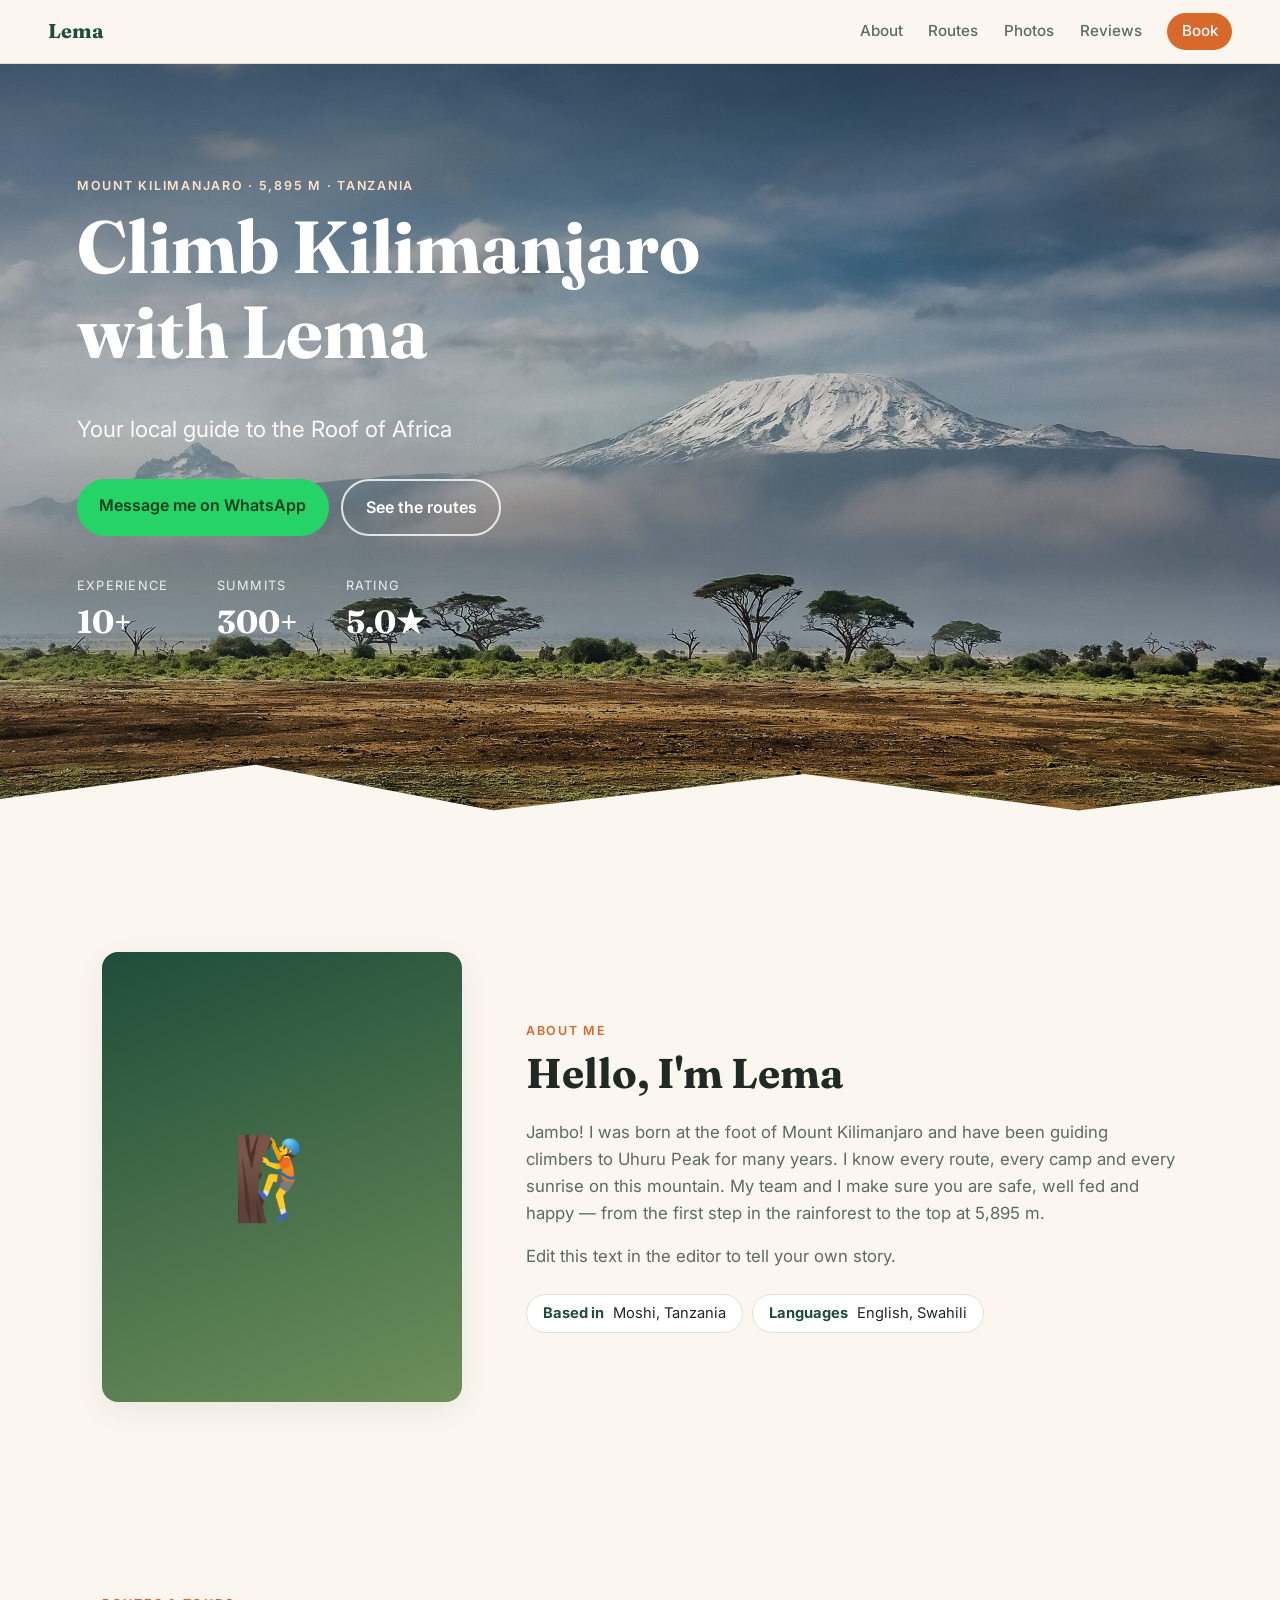
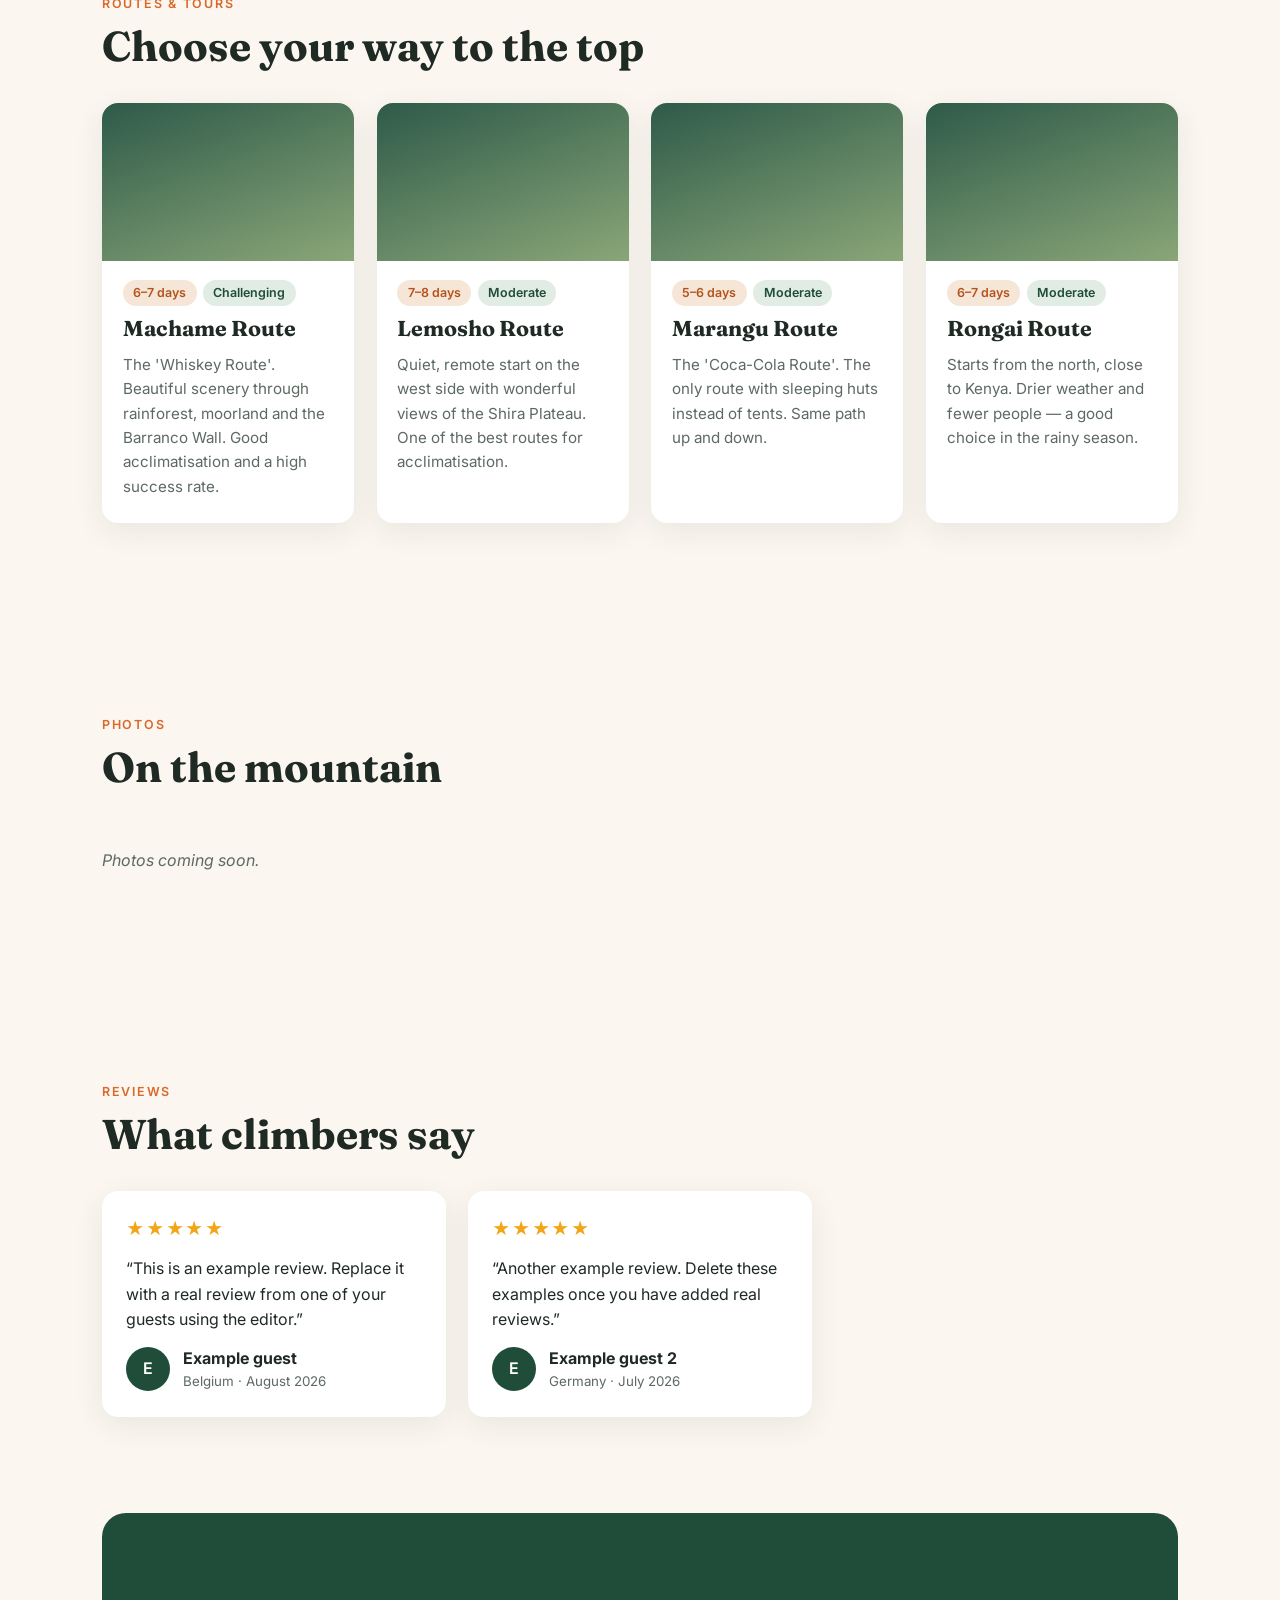
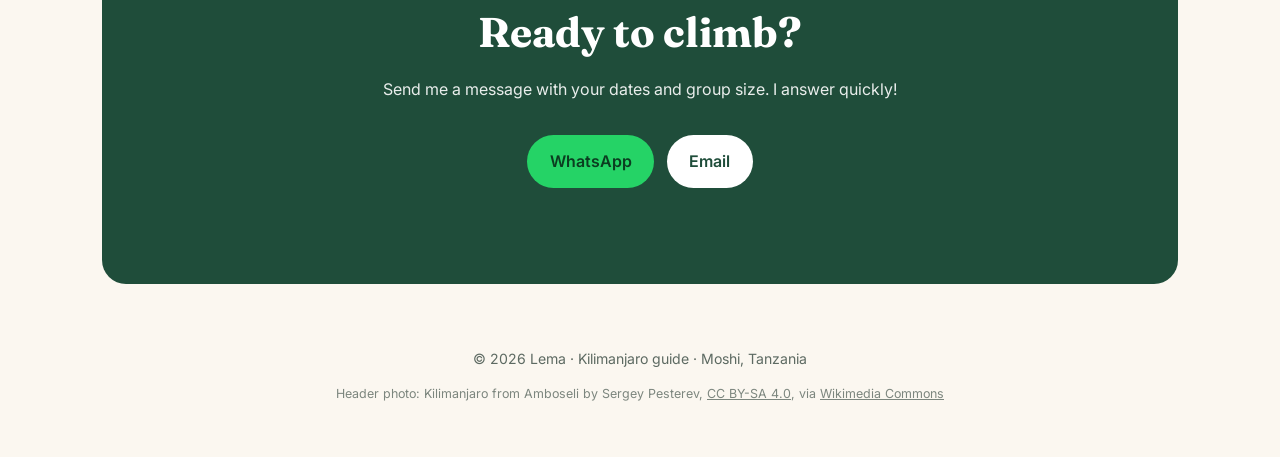
==== foto/index.html @ 12348b38 "Add photo-header version of the site at /foto/ Same layout and content files, with a real Kilimanjar" ====
<!doctype html>
<html lang="en">
<head>
  <meta charset="utf-8">
  <base href="../">
  <meta name="viewport" content="width=device-width, initial-scale=1">
  <title>Kilimanjaro Guide</title>
  <meta name="description" content="Climb Mount Kilimanjaro with an experienced local guide from Tanzania.">
  <link rel="preconnect" href="https://fonts.googleapis.com">
  <link rel="preconnect" href="https://fonts.gstatic.com" crossorigin>
  <link href="https://fonts.googleapis.com/css2?family=Fraunces:opsz,wght@9..144,600;9..144,700&family=Inter:wght@400;500;600&display=swap" rel="stylesheet">
  <link rel="stylesheet" href="style.css">
</head>
<body>
  <header class="nav">
    <a class="brand" href="foto/#top" data-bind="guideName">Kilimanjaro Guide</a>
    <nav>
      <a href="foto/#about">About</a>
      <a href="foto/#routes">Routes</a>
      <a href="foto/#gallery">Photos</a>
      <a href="foto/#reviews">Reviews</a>
      <a href="foto/#contact" class="nav-cta">Book</a>
    </nav>
  </header>

  <section class="hero hero-photo" id="top" data-default-image="images/kilimanjaro-amboseli.jpg">
    <svg class="hero-mountain" viewBox="0 0 1440 520" preserveAspectRatio="xMidYMax slice" aria-hidden="true">
      <path d="M0 520 L0 400 L260 330 L470 380 L720 120 L800 160 L860 130 L1100 360 L1260 320 L1440 380 L1440 520 Z" fill="var(--mtn-back)"/>
      <path d="M640 200 L720 120 L800 160 L860 130 L930 200 L880 190 L840 215 L790 185 L740 210 L700 190 Z" fill="#fff" opacity=".92"/>
      <path d="M0 520 L0 460 L300 420 L560 470 L900 430 L1200 470 L1440 440 L1440 520 Z" fill="var(--mtn-front)"/>
    </svg>
    <div class="hero-inner">
      <p class="eyebrow">Mount Kilimanjaro · 5,895 m · Tanzania</p>
      <h1>Climb Kilimanjaro with <span data-bind="guideName">your guide</span></h1>
      <p class="tagline" data-bind="tagline"></p>
      <div class="hero-actions">
        <a class="btn btn-primary" data-whatsapp href="foto/#contact">Message me on WhatsApp</a>
        <a class="btn btn-ghost" href="foto/#routes">See the routes</a>
      </div>
      <dl class="stats">
        <div><dt>Experience</dt><dd data-bind="yearsExperience"></dd></div>
        <div><dt>Summits</dt><dd data-bind="summits"></dd></div>
        <div><dt>Rating</dt><dd id="avg-rating">–</dd></div>
      </dl>
    </div>
  </section>

  <main>
    <section id="about" class="section about">
      <div class="about-photo" id="profile-photo"><span>🧗</span></div>
      <div>
        <p class="eyebrow">About me</p>
        <h2>Hello, I'm <span data-bind="guideName"></span></h2>
        <div class="about-text" id="about-text"></div>
        <ul class="facts">
          <li><strong>Based in</strong> <span data-bind="location"></span></li>
          <li><strong>Languages</strong> <span data-bind="languages"></span></li>
        </ul>
      </div>
    </section>

    <section id="routes" class="section">
      <p class="eyebrow">Routes & tours</p>
      <h2>Choose your way to the top</h2>
      <div class="cards" id="routes-list"></div>
    </section>

    <section id="gallery" class="section">
      <p class="eyebrow">Photos</p>
      <h2>On the mountain</h2>
      <div class="gallery" id="gallery-list"></div>
    </section>

    <section id="reviews" class="section">
      <p class="eyebrow">Reviews</p>
      <h2>What climbers say</h2>
      <div class="reviews" id="reviews-list"></div>
    </section>

    <section id="contact" class="section contact">
      <h2>Ready to climb?</h2>
      <p>Send me a message with your dates and group size. I answer quickly!</p>
      <div class="hero-actions">
        <a class="btn btn-primary" data-whatsapp href="foto/#">WhatsApp</a>
        <a class="btn btn-light" id="email-link" href="foto/#">Email</a>
      </div>
    </section>
  </main>

  <footer class="footer">
    <p>© <span id="year"></span> <span data-bind="guideName"></span> · Kilimanjaro guide · <span data-bind="location"></span></p>
    <p class="credit">Header photo: Kilimanjaro from Amboseli by Sergey Pesterev, <a href="https://creativecommons.org/licenses/by-sa/4.0/" target="_blank" rel="noopener">CC BY-SA 4.0</a>, via <a href="https://commons.wikimedia.org/wiki/File:Kilimanjaro_from_Amboseli.jpg" target="_blank" rel="noopener">Wikimedia Commons</a></p>
  </footer>

  <div class="lightbox" id="lightbox" hidden>
    <button class="lightbox-close" aria-label="Close">×</button>
    <img alt="">
    <p></p>
  </div>

  <script src="script.js"></script>
</body>
</html>
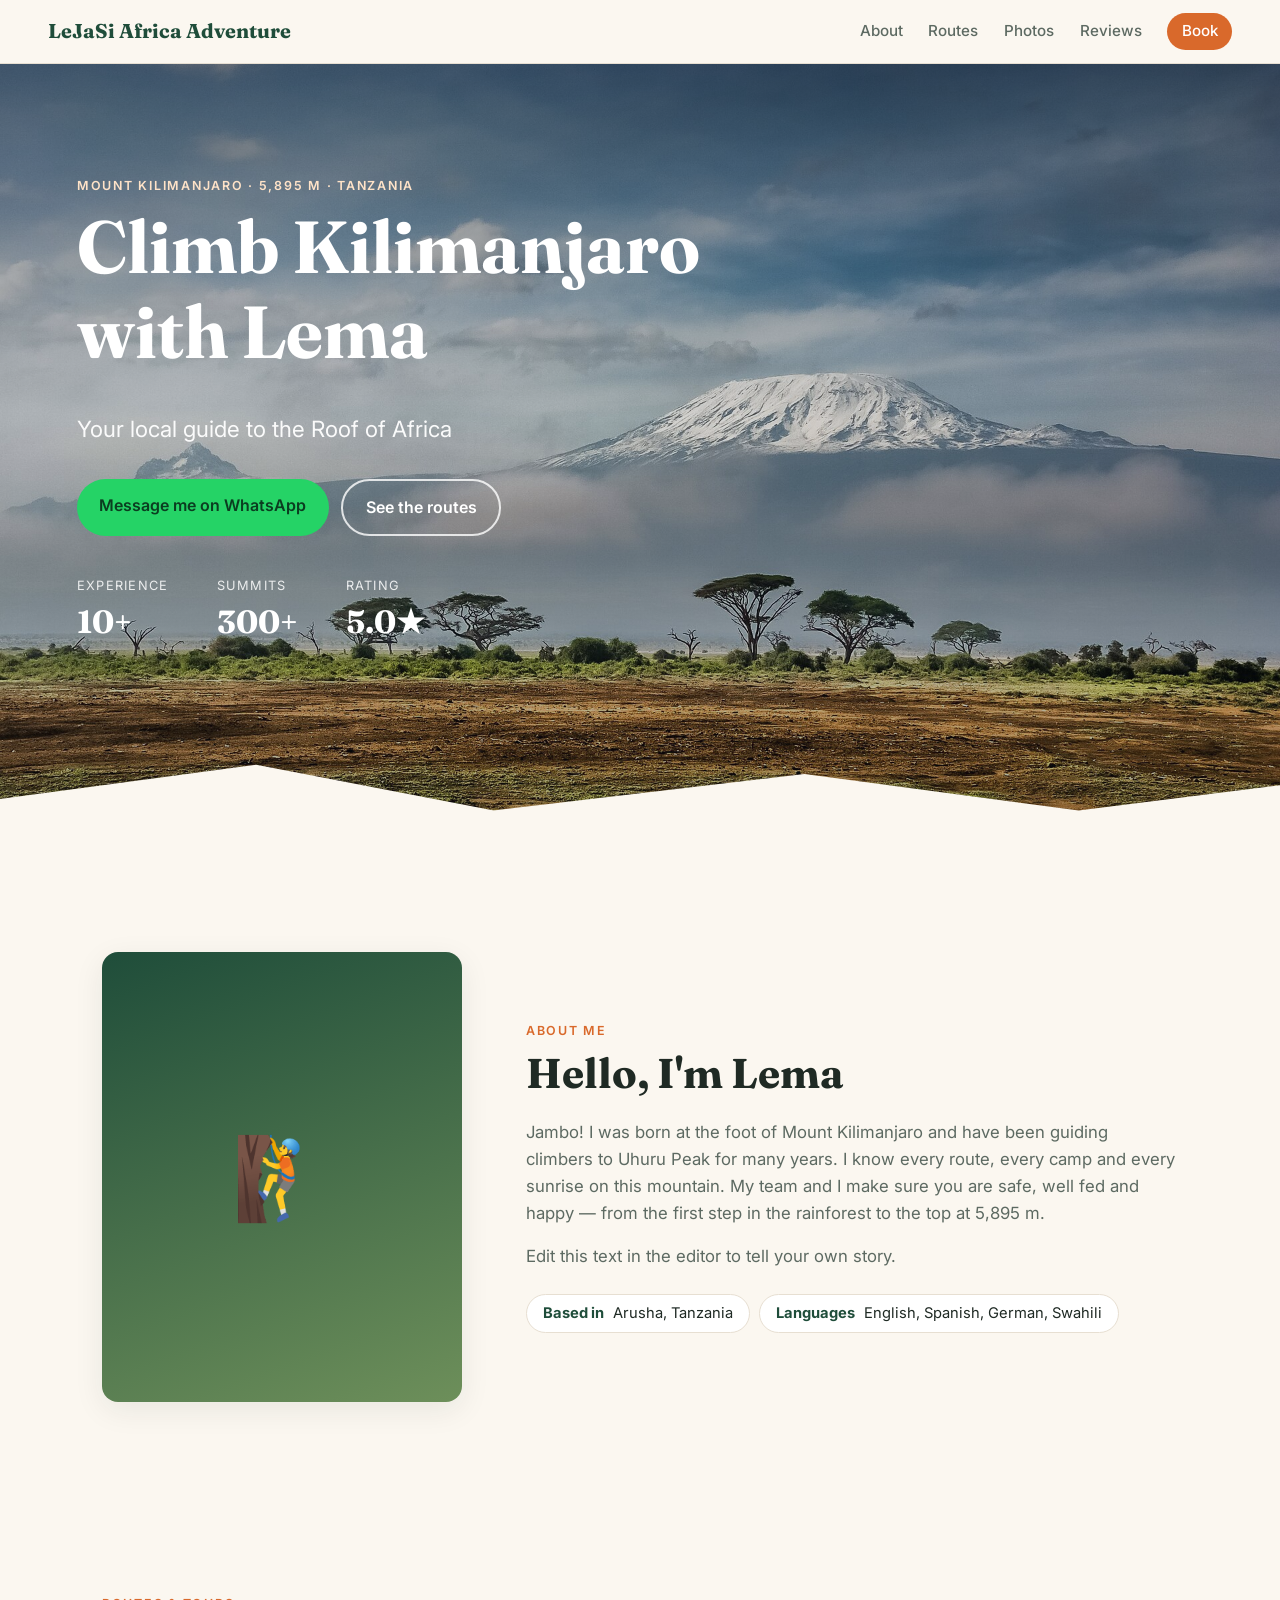
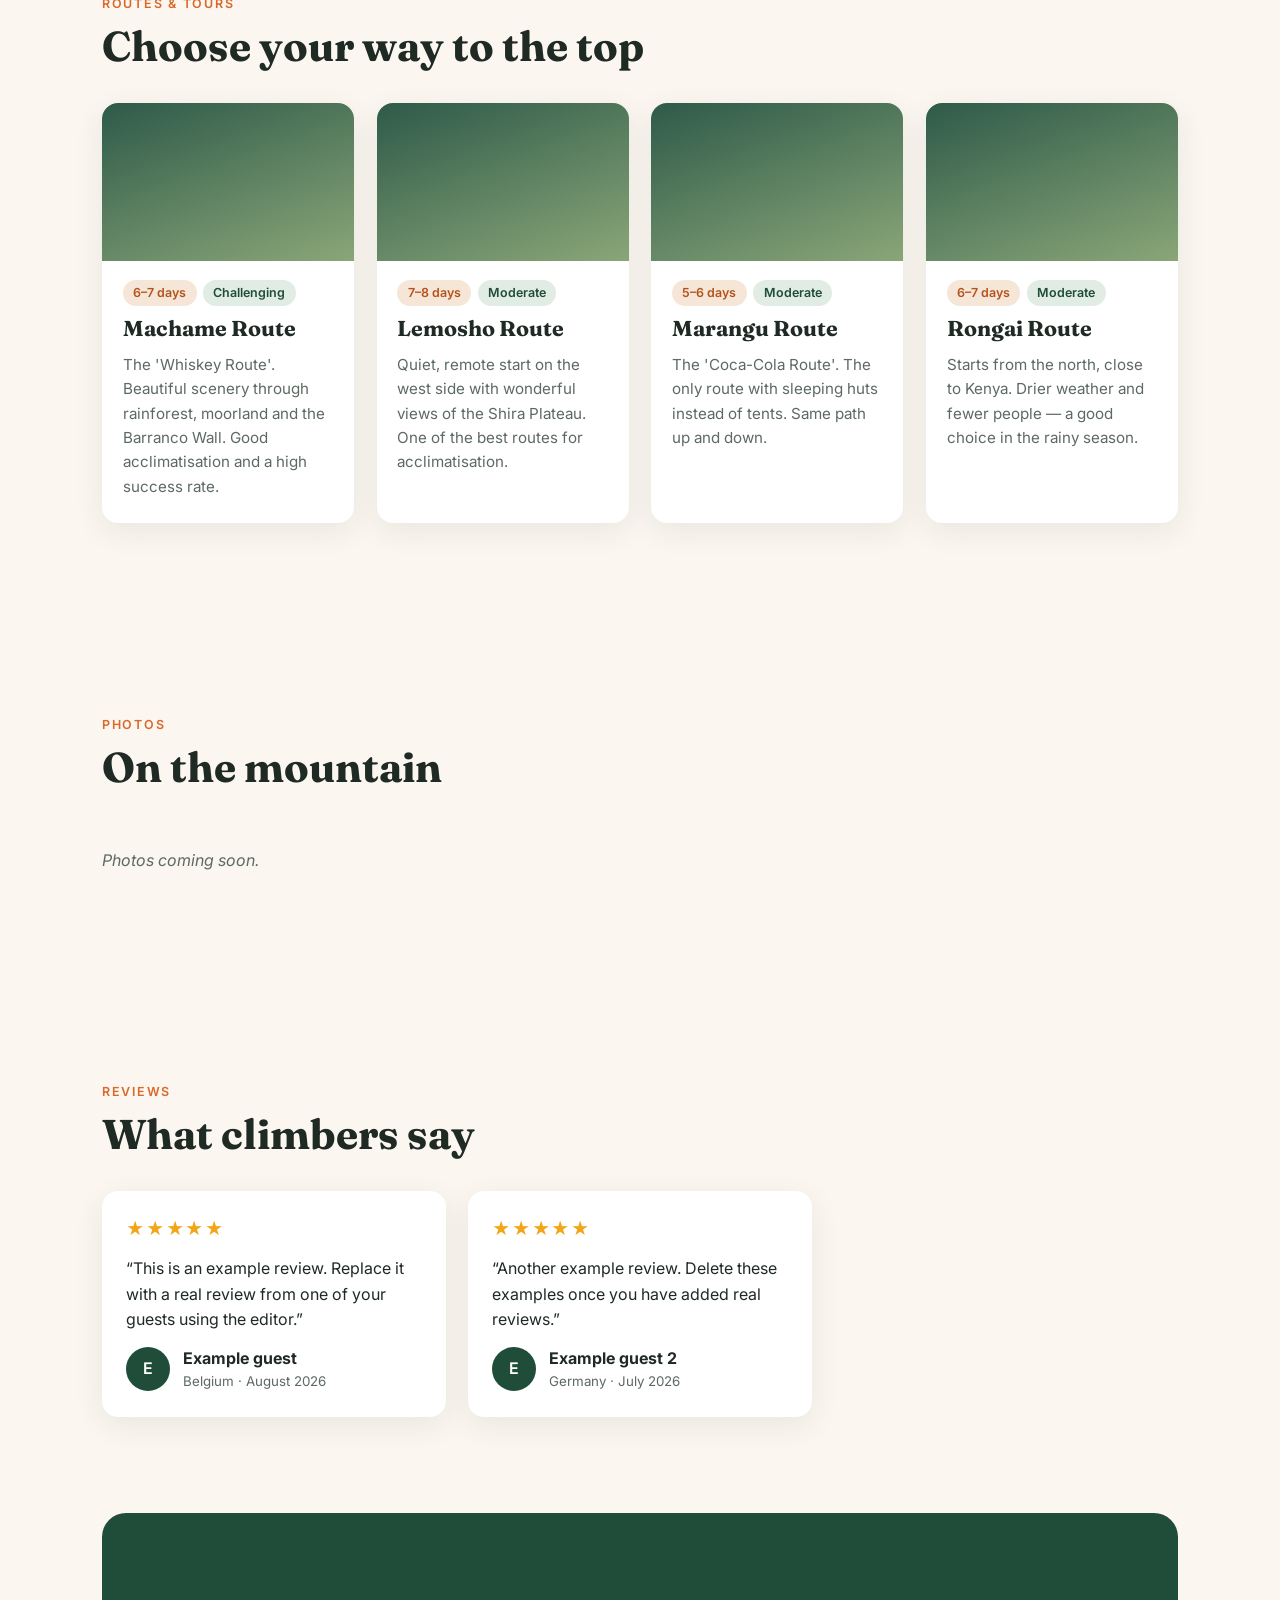
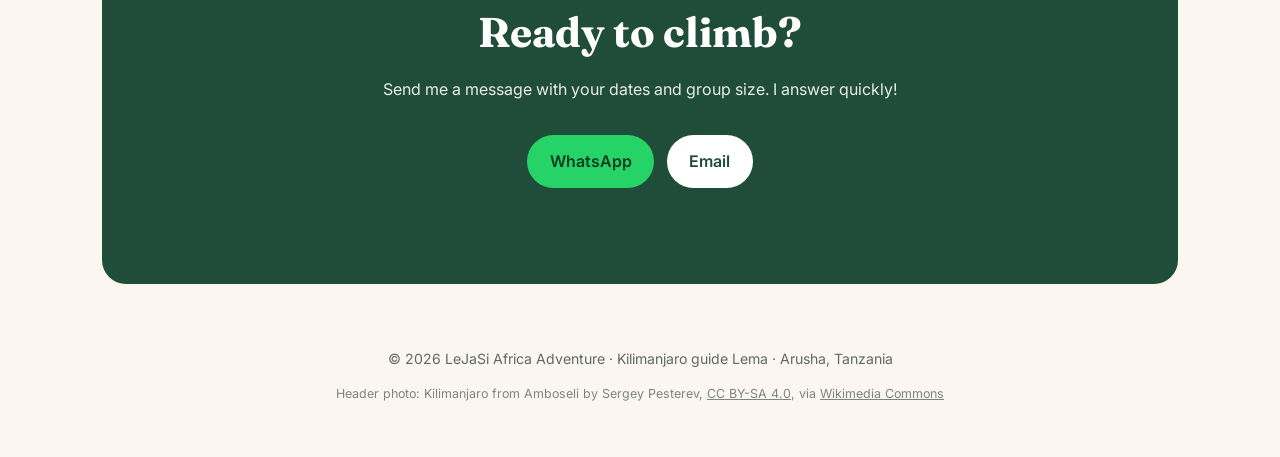
==== commit a82304c3: "Use LeJaSi Africa Adventure as the site name New editable siteName field shown in the header, browse" ====
--- a/foto/index.html
+++ b/foto/index.html
@@ -13,7 +13,7 @@
 </head>
 <body>
   <header class="nav">
-    <a class="brand" href="foto/#top" data-bind="guideName">Kilimanjaro Guide</a>
+    <a class="brand" href="foto/#top" data-bind="siteName">Kilimanjaro Guide</a>
     <nav>
       <a href="foto/#about">About</a>
       <a href="foto/#routes">Routes</a>
@@ -88,7 +88,7 @@
   </main>
 
   <footer class="footer">
-    <p>© <span id="year"></span> <span data-bind="guideName"></span> · Kilimanjaro guide · <span data-bind="location"></span></p>
+    <p>© <span id="year"></span> <span data-bind="siteName"></span> · Kilimanjaro guide <span data-bind="guideName"></span> · <span data-bind="location"></span></p>
     <p class="credit">Header photo: Kilimanjaro from Amboseli by Sergey Pesterev, <a href="https://creativecommons.org/licenses/by-sa/4.0/" target="_blank" rel="noopener">CC BY-SA 4.0</a>, via <a href="https://commons.wikimedia.org/wiki/File:Kilimanjaro_from_Amboseli.jpg" target="_blank" rel="noopener">Wikimedia Commons</a></p>
   </footer>
 
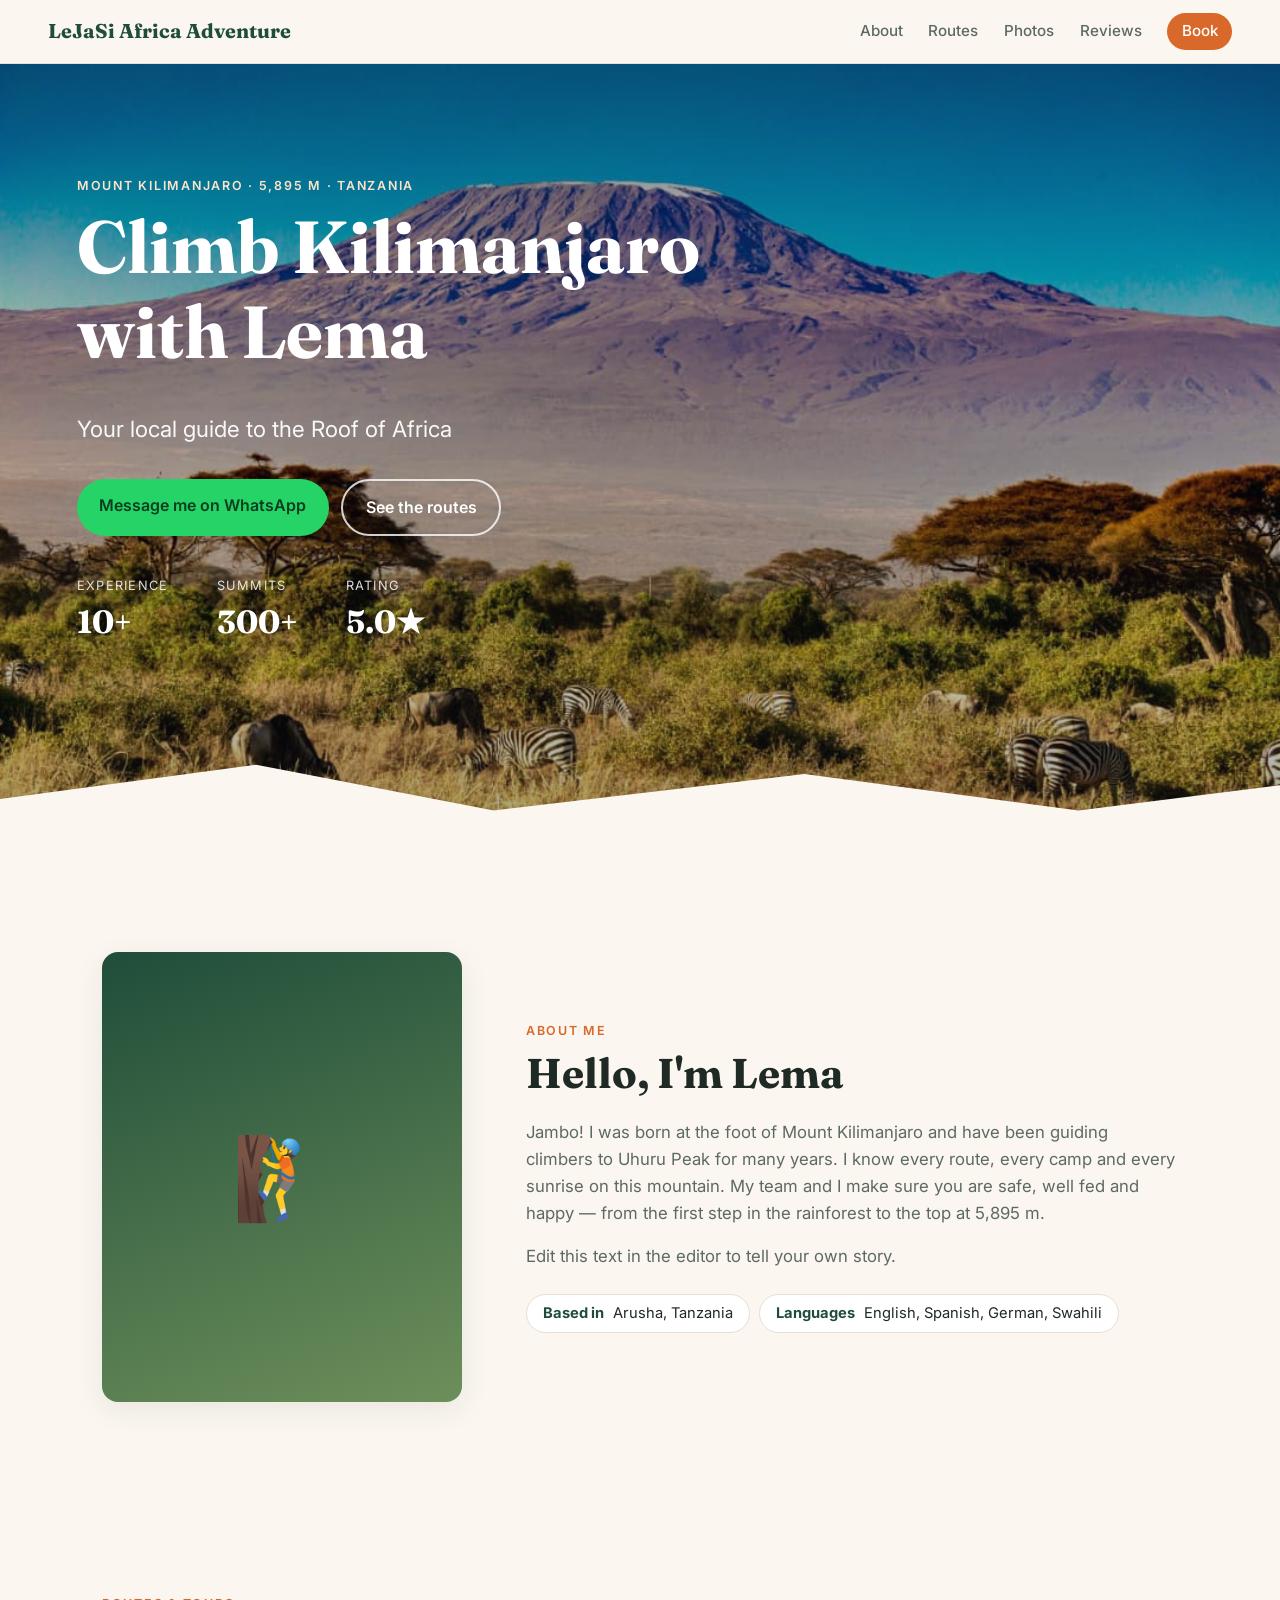
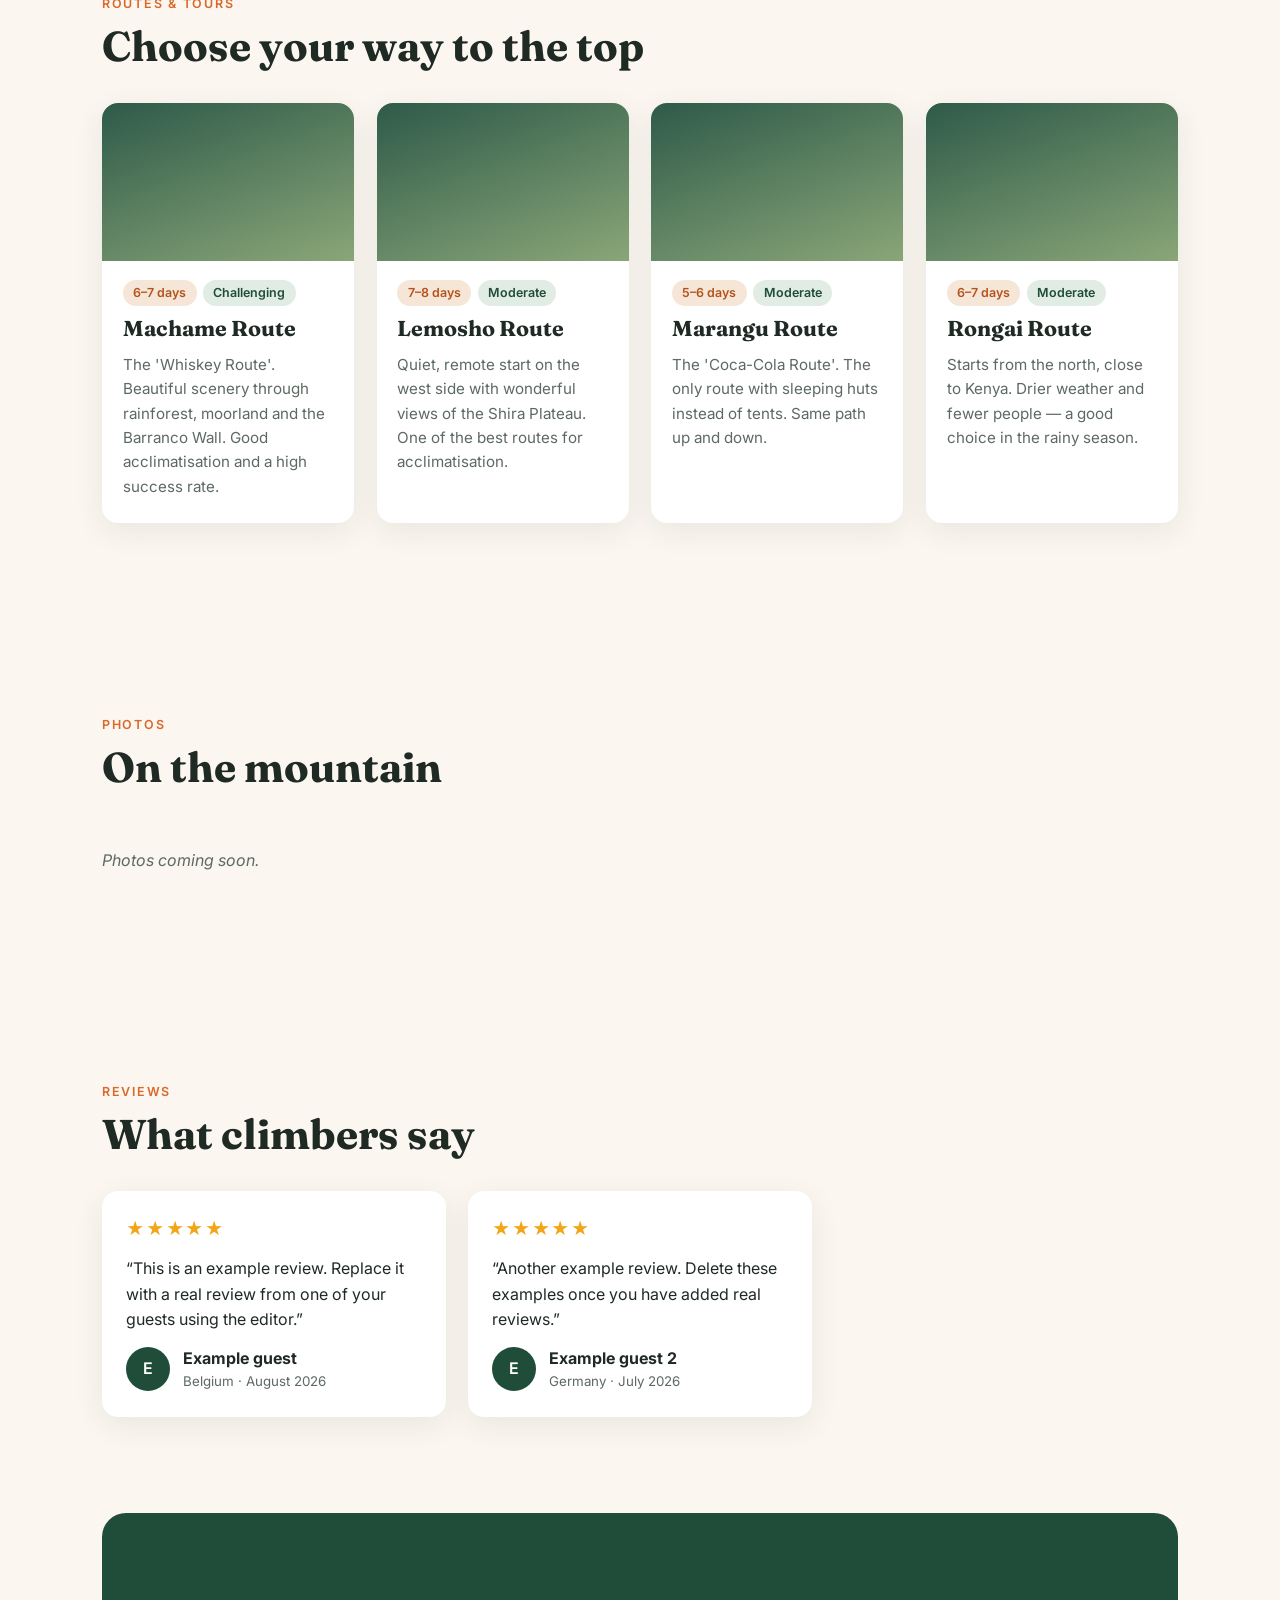
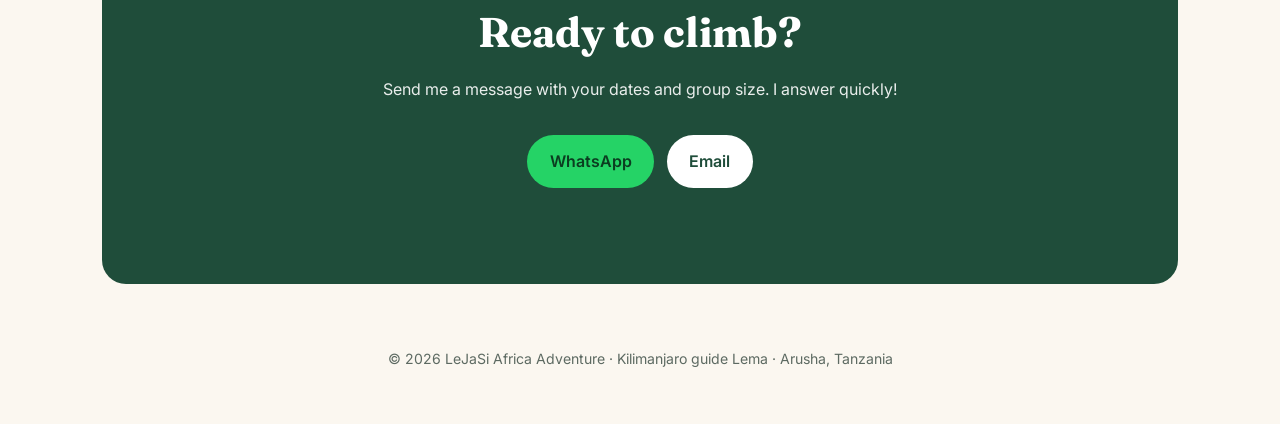
==== commit 78e8ef44: "Use new Kilimanjaro photo with zebras as header of photo version Replaces the Wikimedia photo (and i" ====
--- a/foto/index.html
+++ b/foto/index.html
@@ -23,7 +23,7 @@
     </nav>
   </header>
 
-  <section class="hero hero-photo" id="top" data-default-image="images/kilimanjaro-amboseli.jpg">
+  <section class="hero hero-photo" id="top" data-default-image="images/kilimanjaro-zebras.jpg">
     <svg class="hero-mountain" viewBox="0 0 1440 520" preserveAspectRatio="xMidYMax slice" aria-hidden="true">
       <path d="M0 520 L0 400 L260 330 L470 380 L720 120 L800 160 L860 130 L1100 360 L1260 320 L1440 380 L1440 520 Z" fill="var(--mtn-back)"/>
       <path d="M640 200 L720 120 L800 160 L860 130 L930 200 L880 190 L840 215 L790 185 L740 210 L700 190 Z" fill="#fff" opacity=".92"/>
@@ -89,7 +89,6 @@
 
   <footer class="footer">
     <p>© <span id="year"></span> <span data-bind="siteName"></span> · Kilimanjaro guide <span data-bind="guideName"></span> · <span data-bind="location"></span></p>
-    <p class="credit">Header photo: Kilimanjaro from Amboseli by Sergey Pesterev, <a href="https://creativecommons.org/licenses/by-sa/4.0/" target="_blank" rel="noopener">CC BY-SA 4.0</a>, via <a href="https://commons.wikimedia.org/wiki/File:Kilimanjaro_from_Amboseli.jpg" target="_blank" rel="noopener">Wikimedia Commons</a></p>
   </footer>
 
   <div class="lightbox" id="lightbox" hidden>
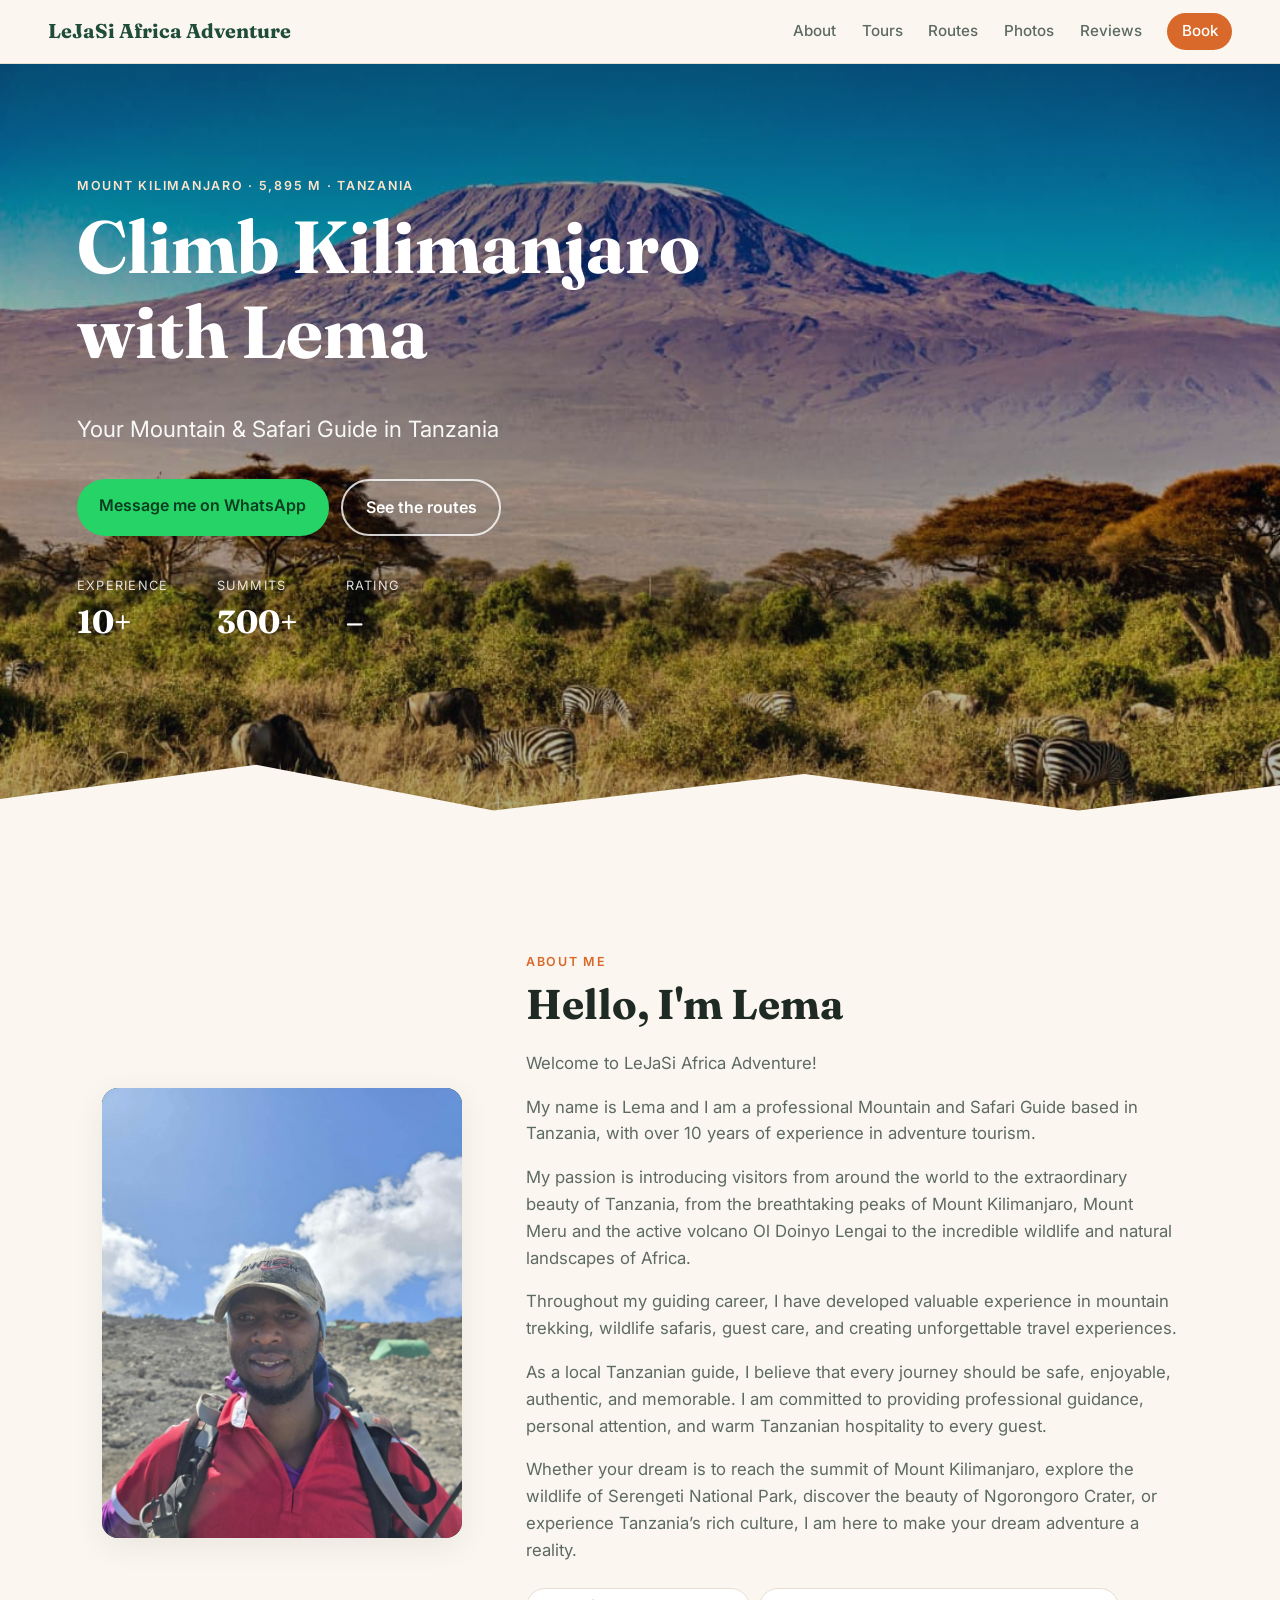
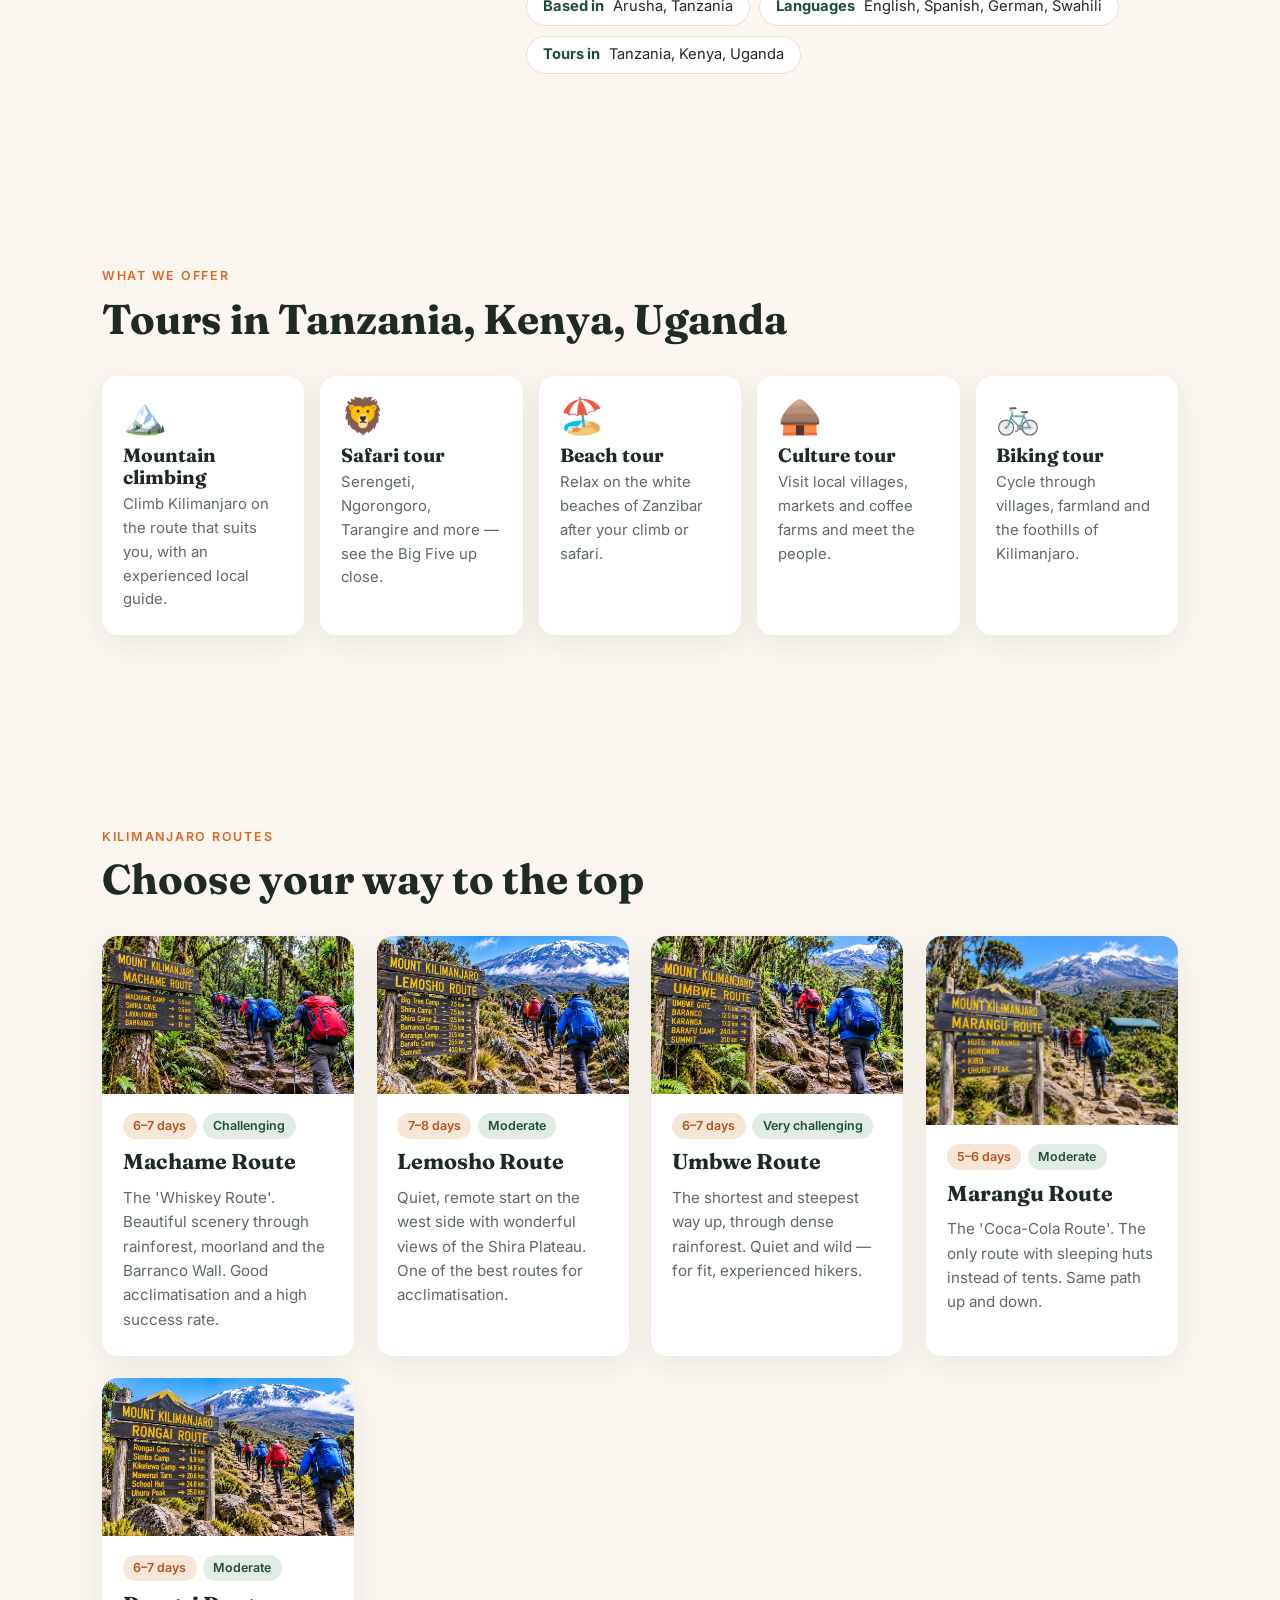
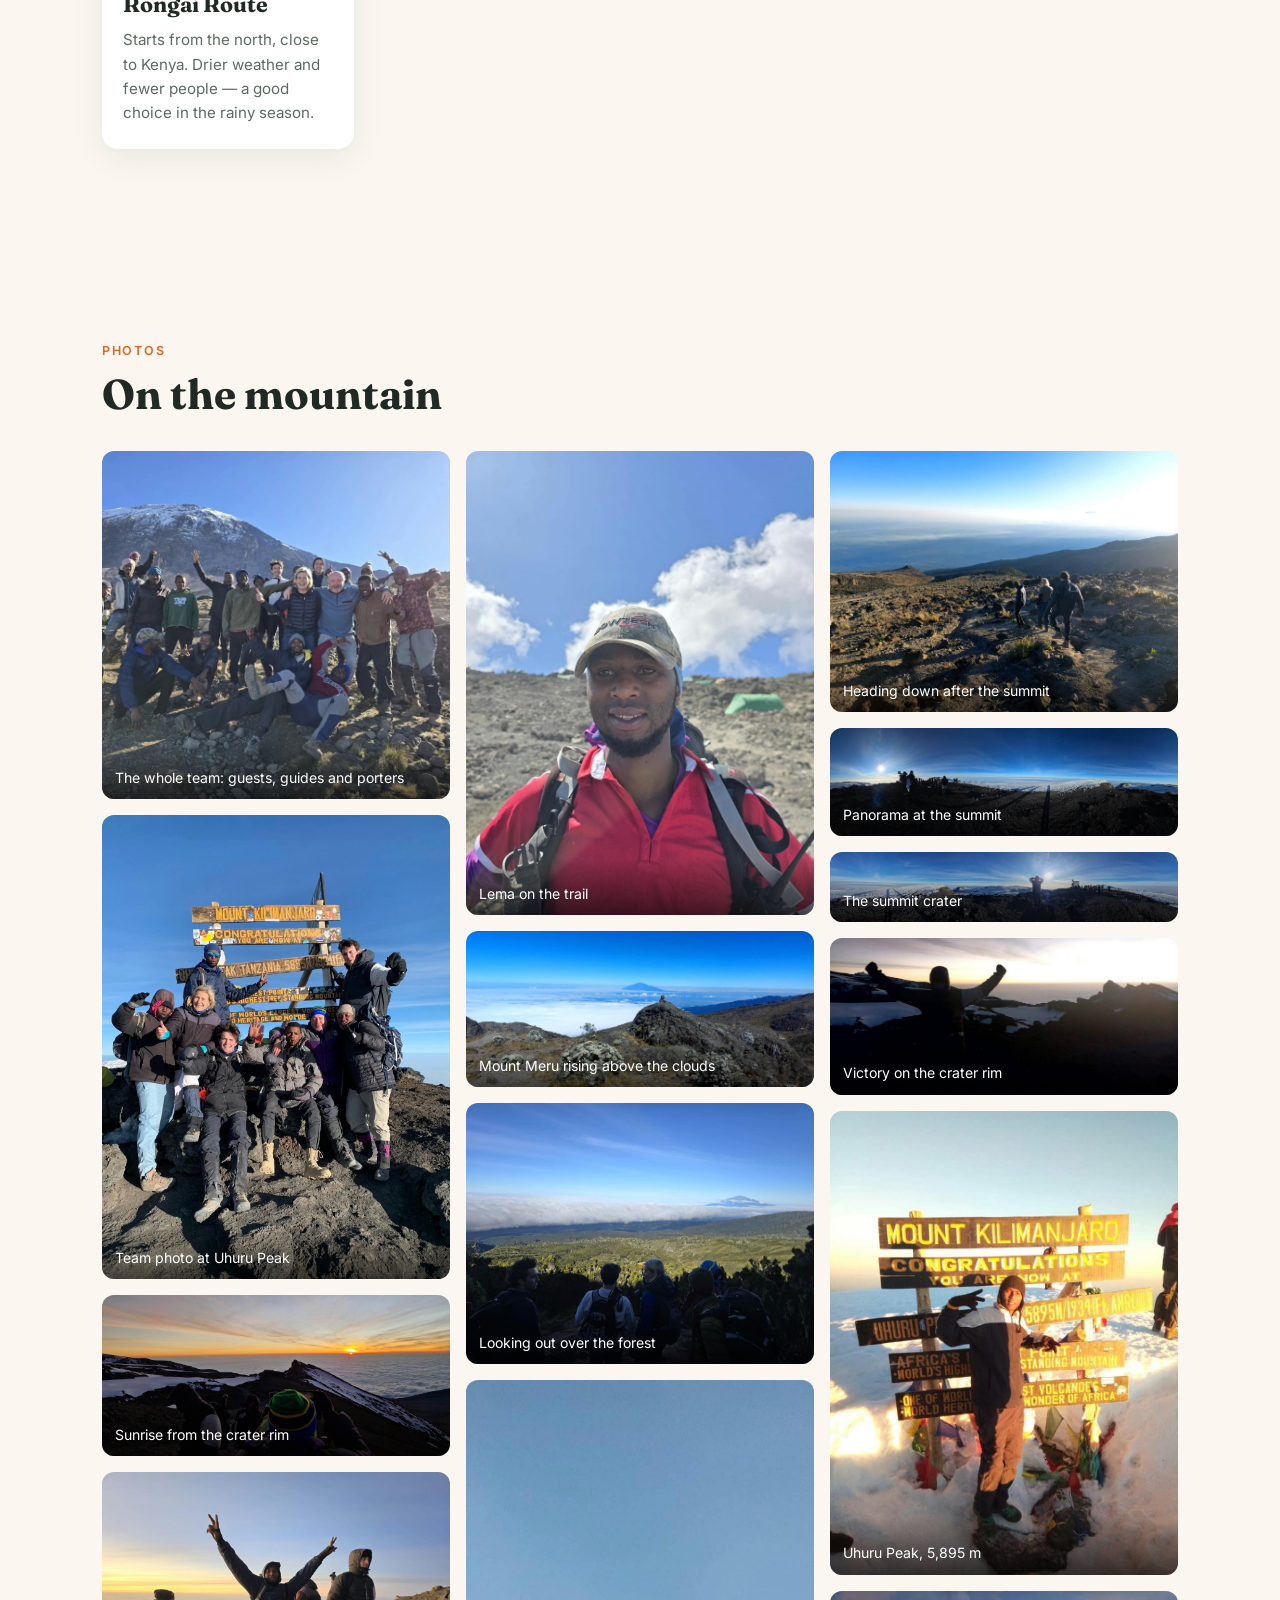
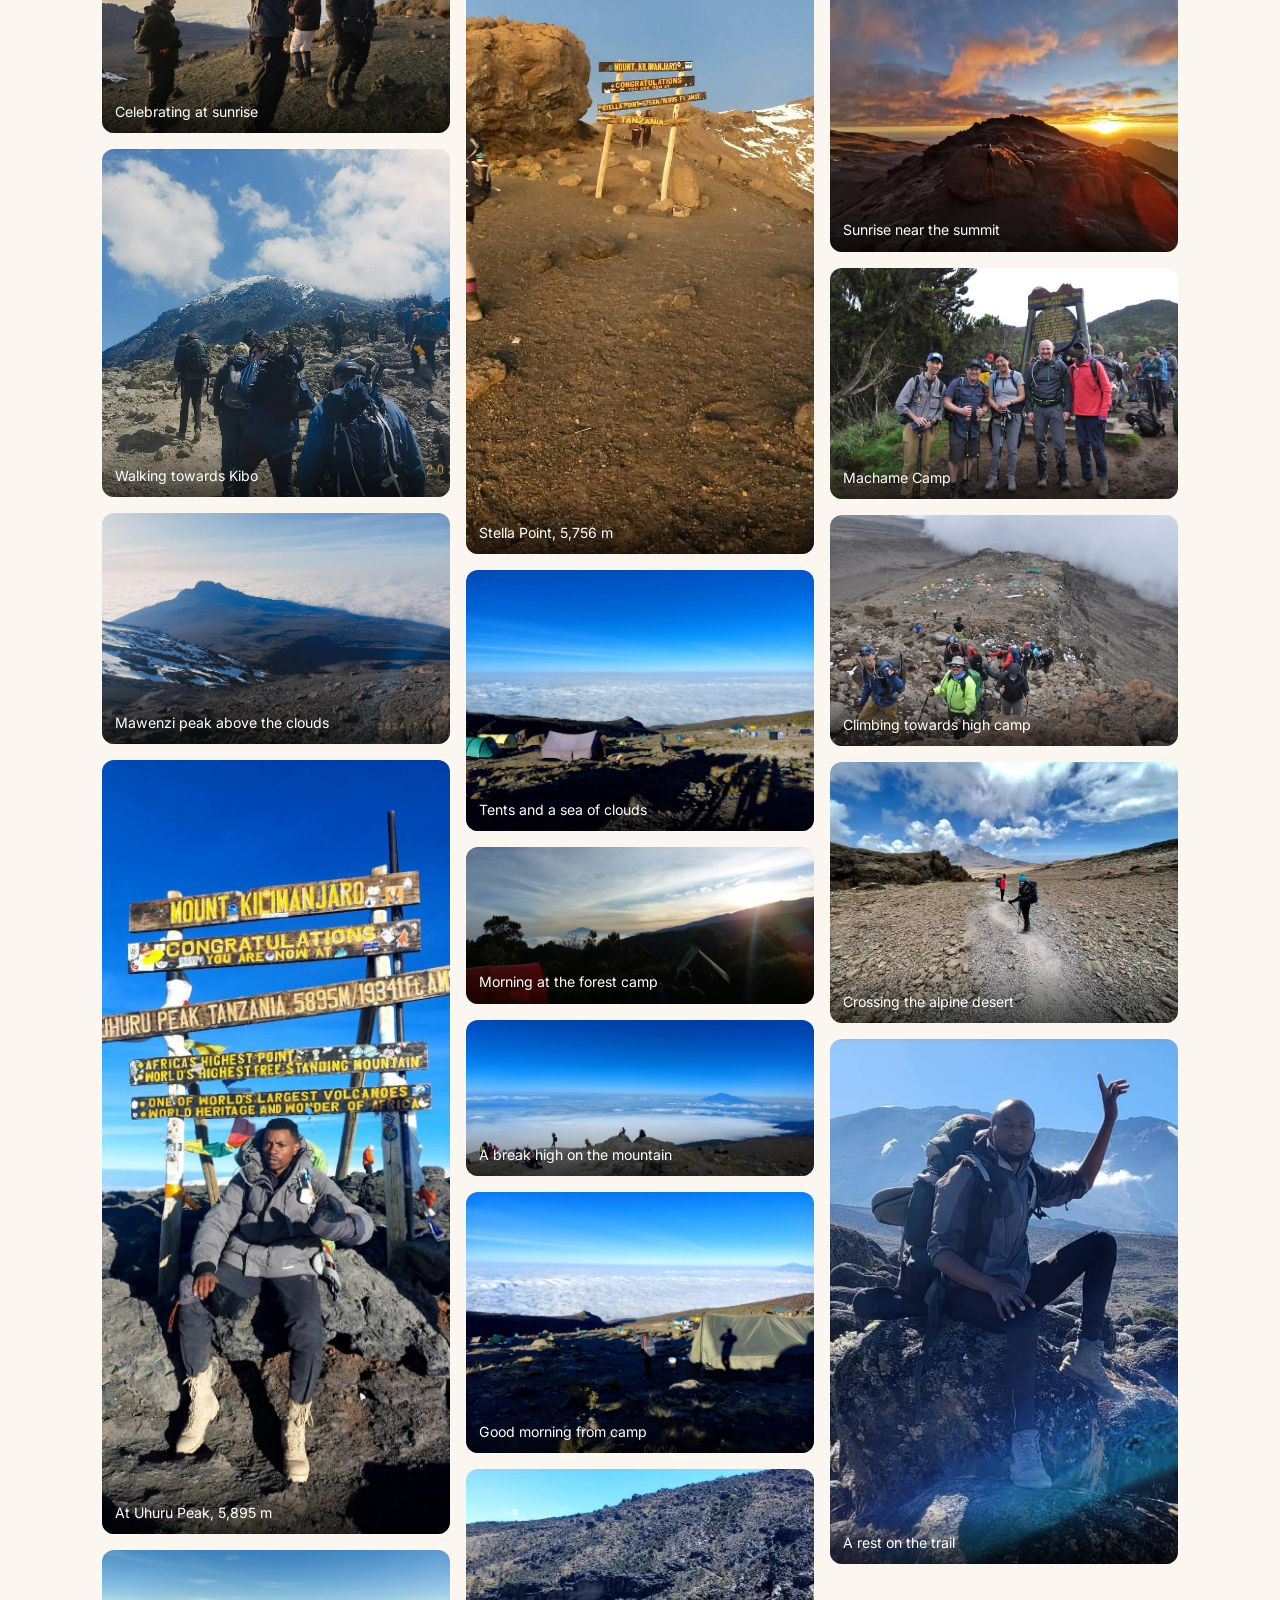
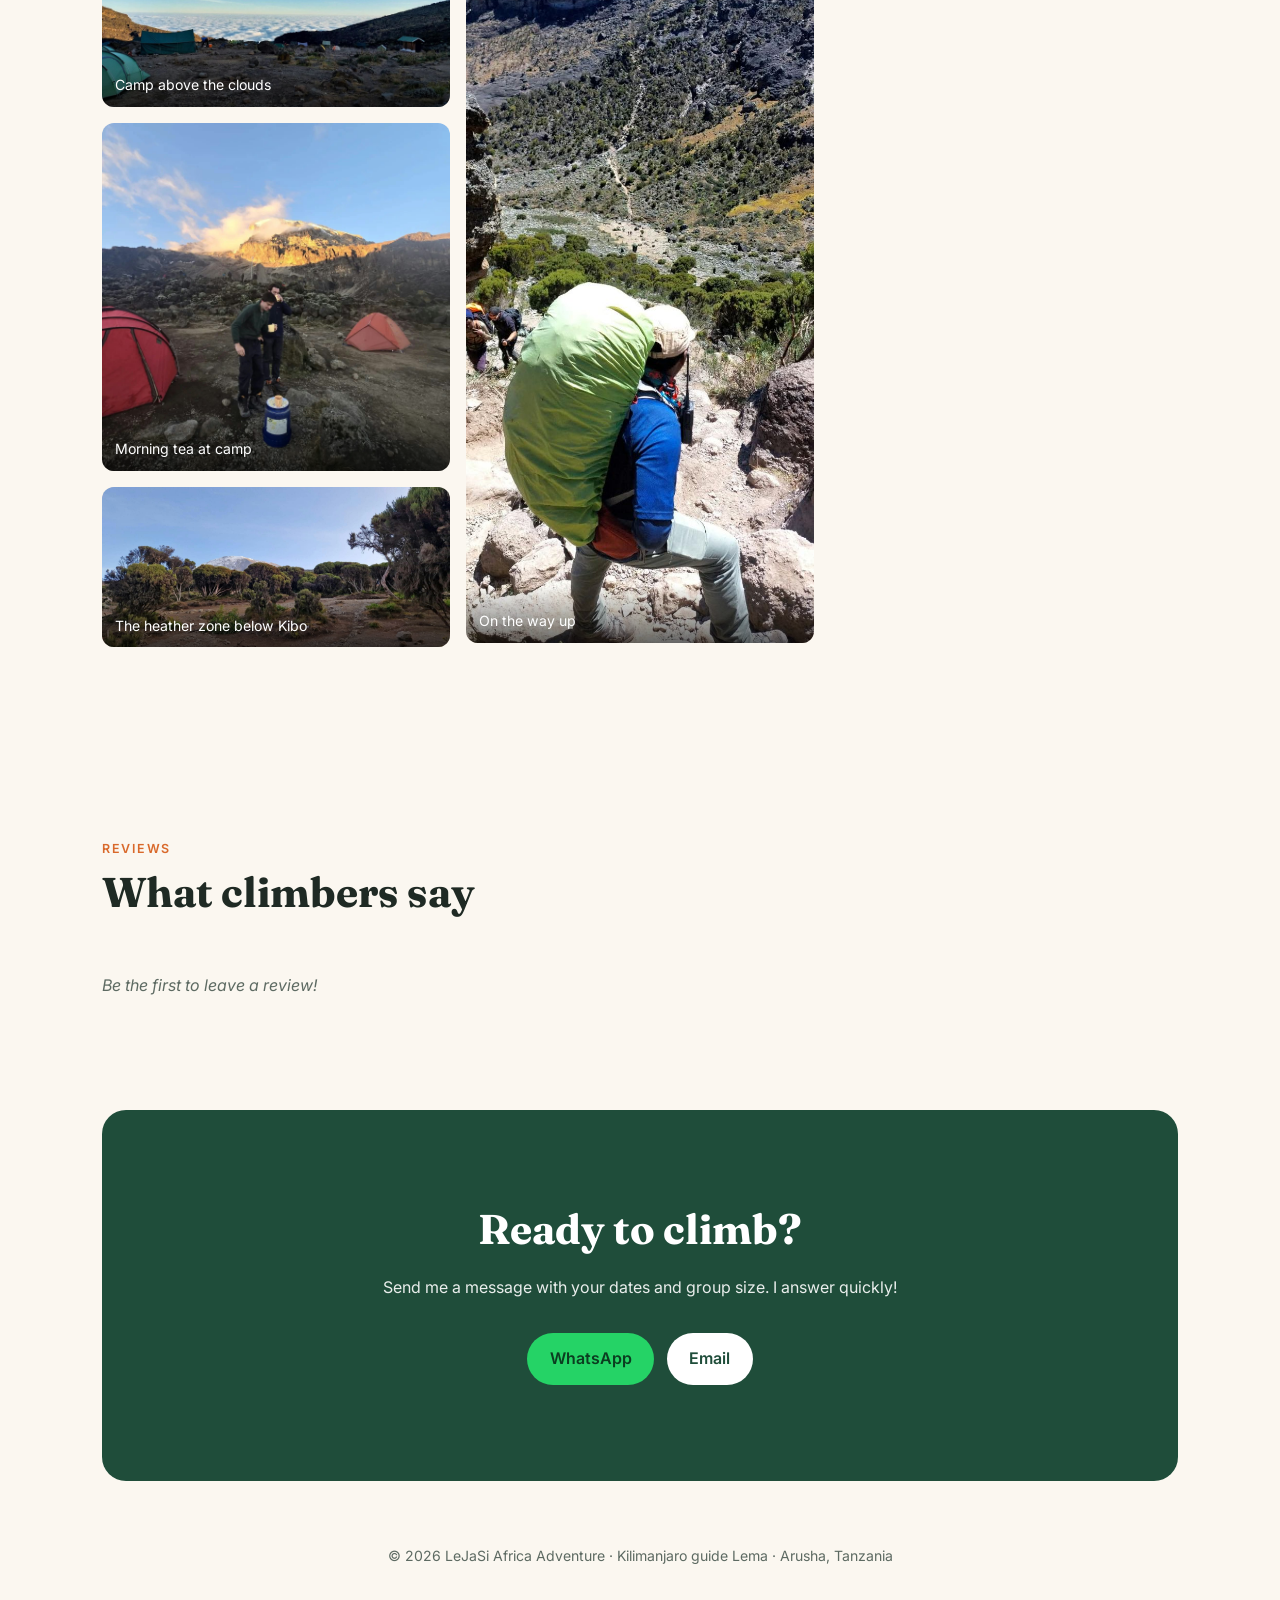
==== commit 318d97fb: "Add route photos, Umbwe route, tours section and real email Lema's route photos for Machame, Lemosho" ====
--- a/foto/index.html
+++ b/foto/index.html
@@ -16,6 +16,7 @@
     <a class="brand" href="foto/#top" data-bind="siteName">Kilimanjaro Guide</a>
     <nav>
       <a href="foto/#about">About</a>
+      <a href="foto/#tours">Tours</a>
       <a href="foto/#routes">Routes</a>
       <a href="foto/#gallery">Photos</a>
       <a href="foto/#reviews">Reviews</a>
@@ -55,12 +56,19 @@
         <ul class="facts">
           <li><strong>Based in</strong> <span data-bind="location"></span></li>
           <li><strong>Languages</strong> <span data-bind="languages"></span></li>
+          <li><strong>Tours in</strong> <span data-bind="countries"></span></li>
         </ul>
       </div>
     </section>
 
+    <section id="tours" class="section">
+      <p class="eyebrow">What we offer</p>
+      <h2>Tours in <span data-bind="countries">East Africa</span></h2>
+      <div class="services" id="services-list"></div>
+    </section>
+
     <section id="routes" class="section">
-      <p class="eyebrow">Routes & tours</p>
+      <p class="eyebrow">Kilimanjaro routes</p>
       <h2>Choose your way to the top</h2>
       <div class="cards" id="routes-list"></div>
     </section>
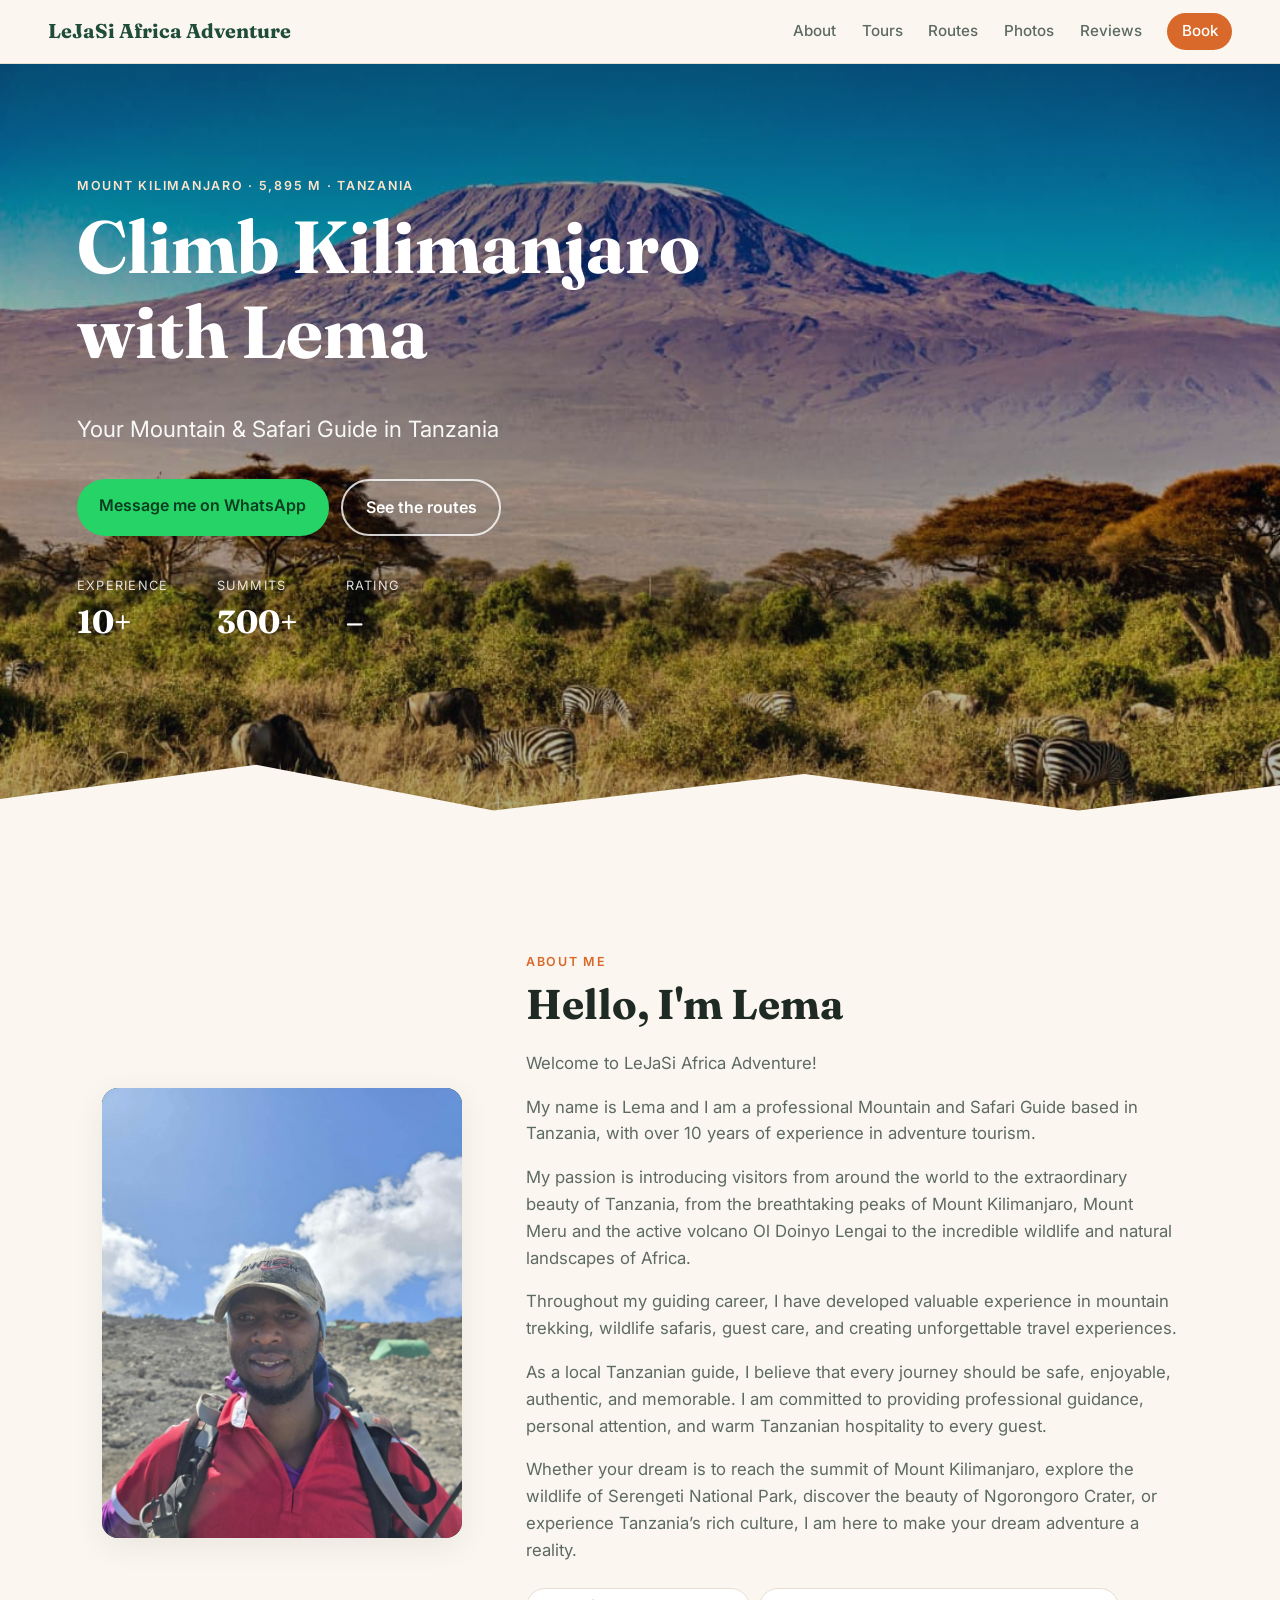
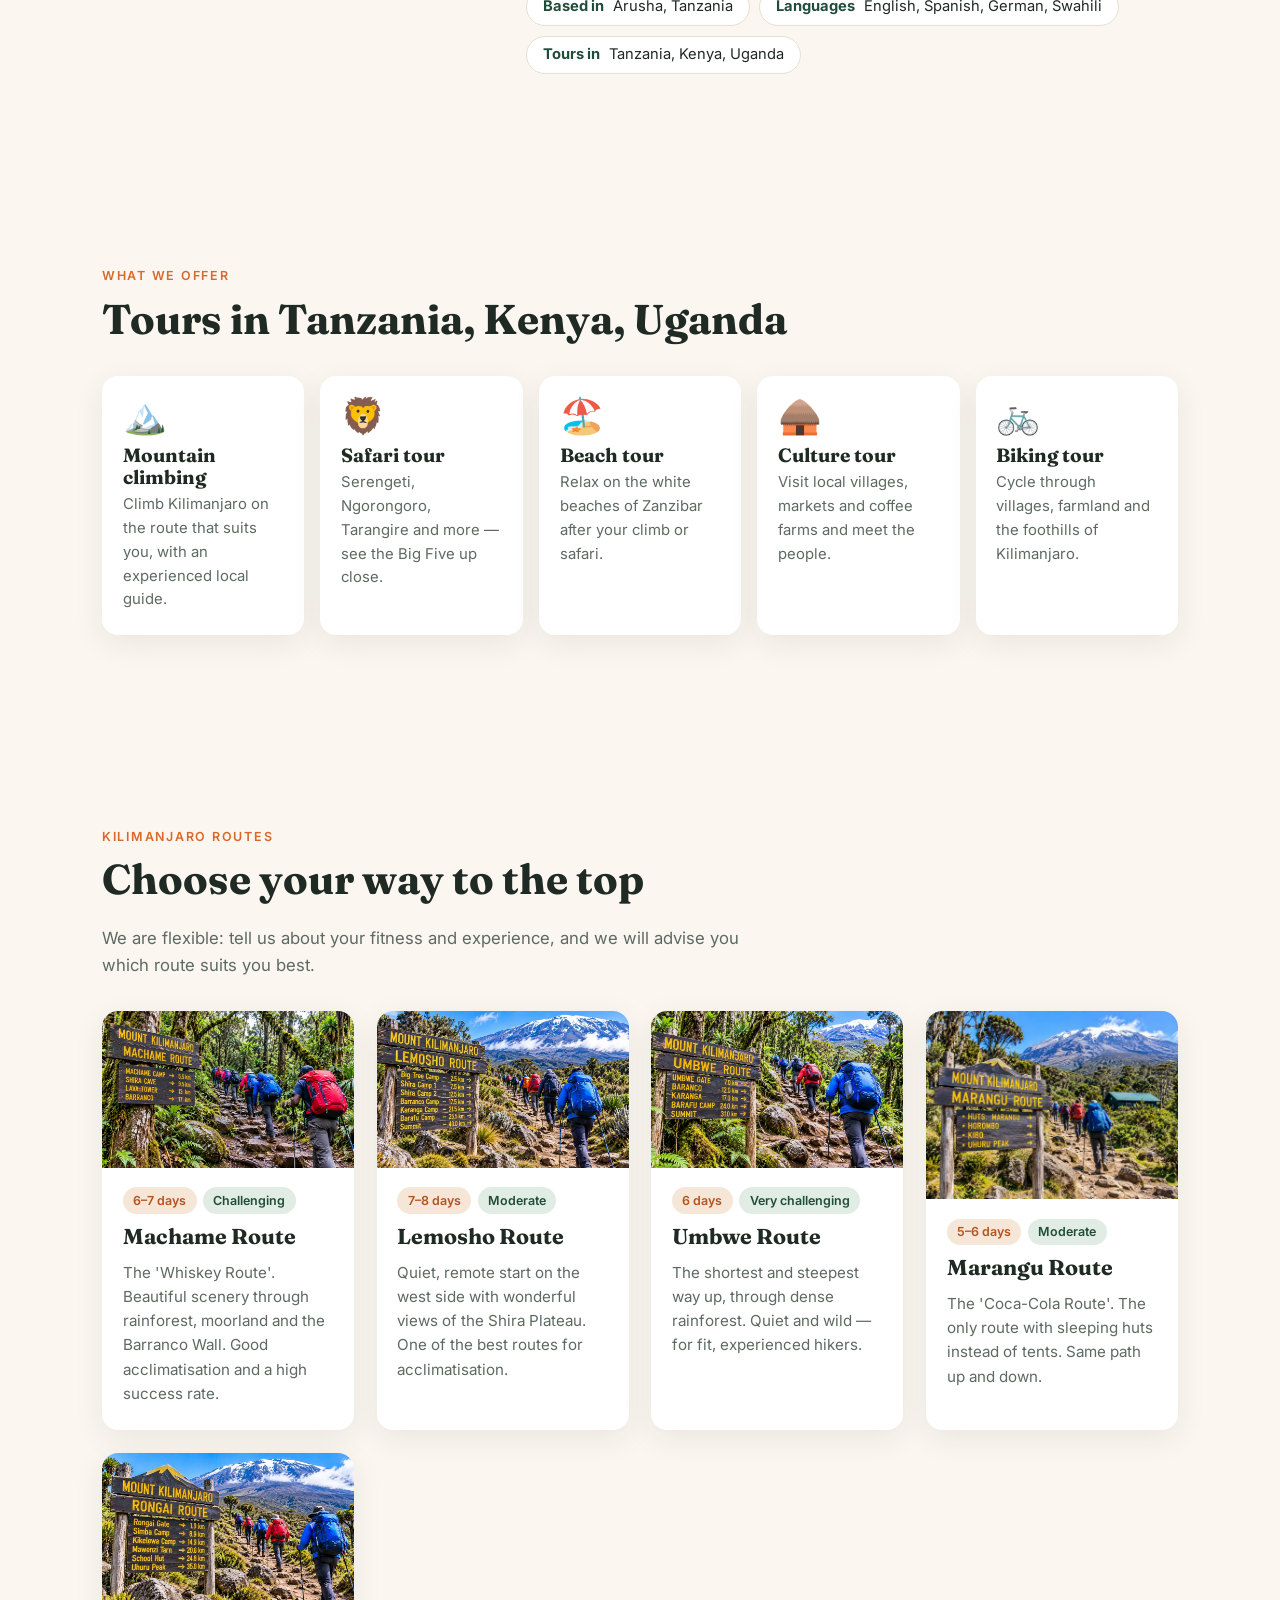
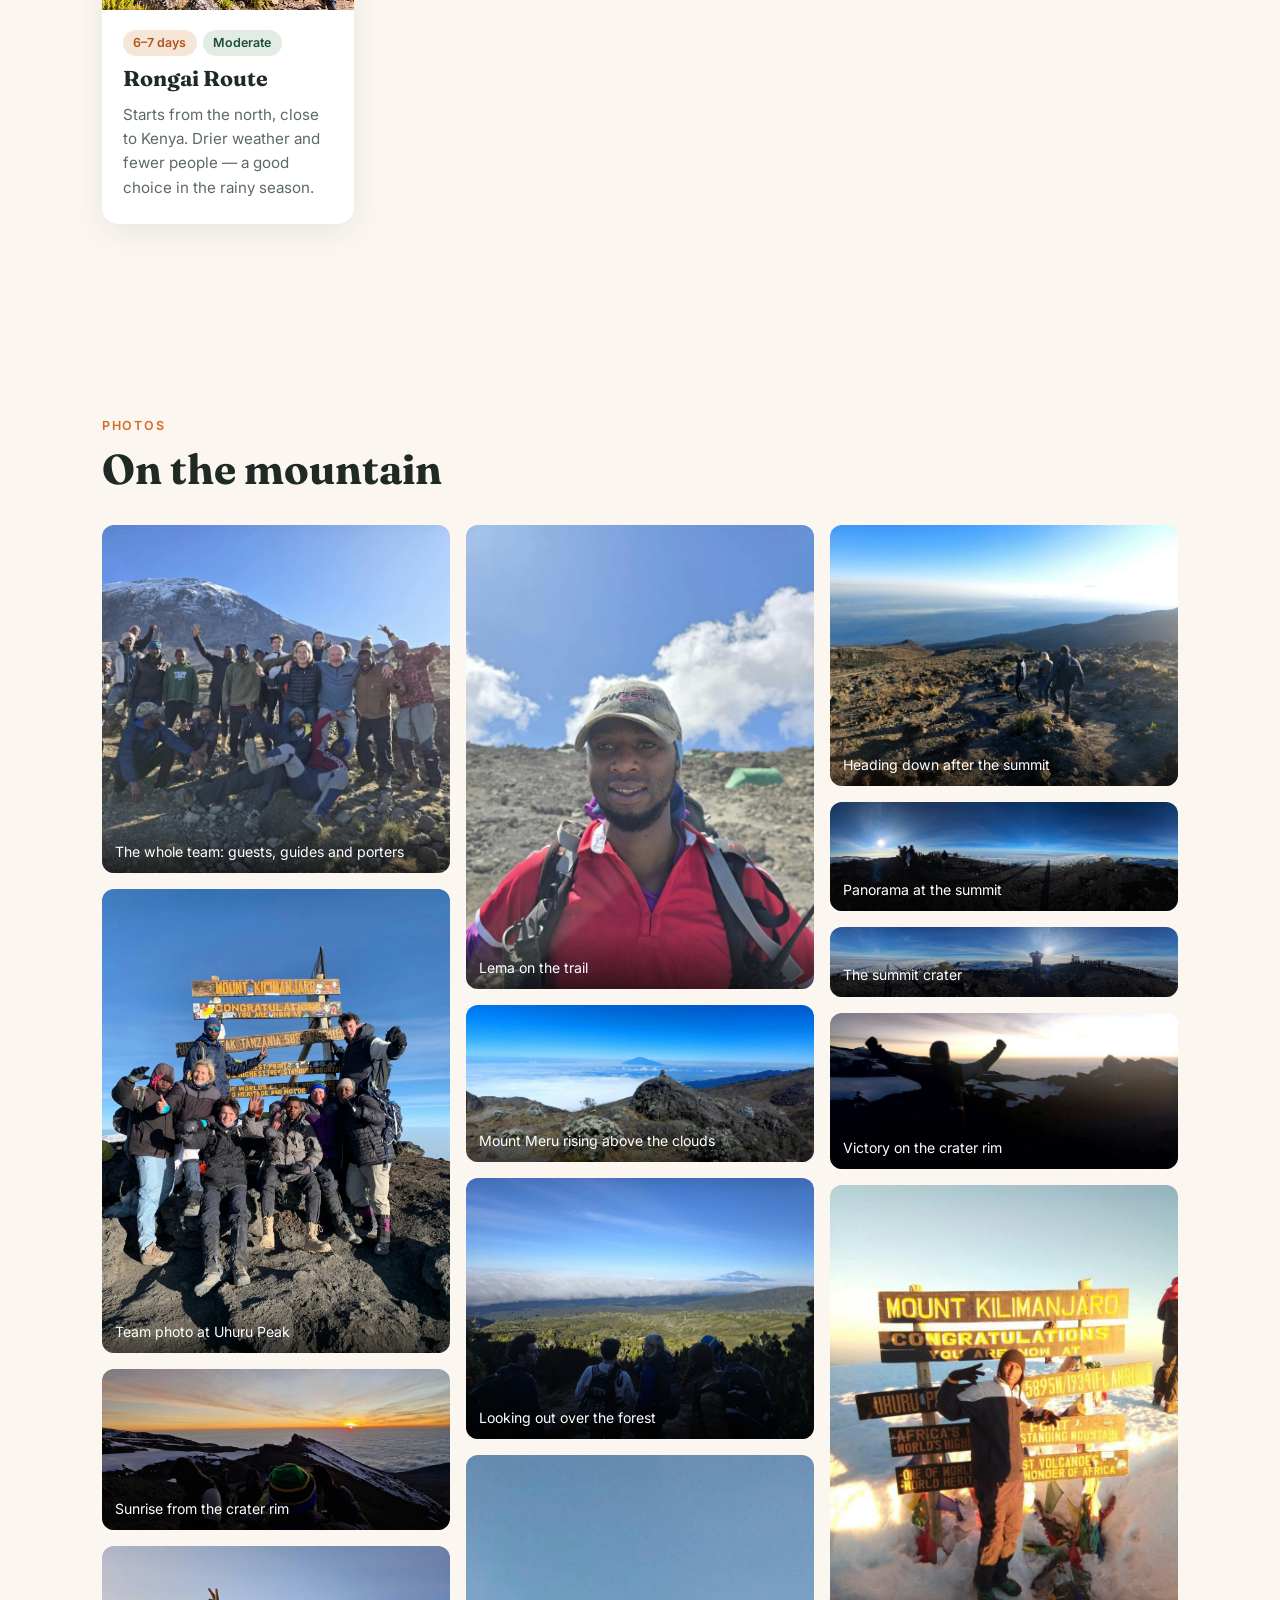
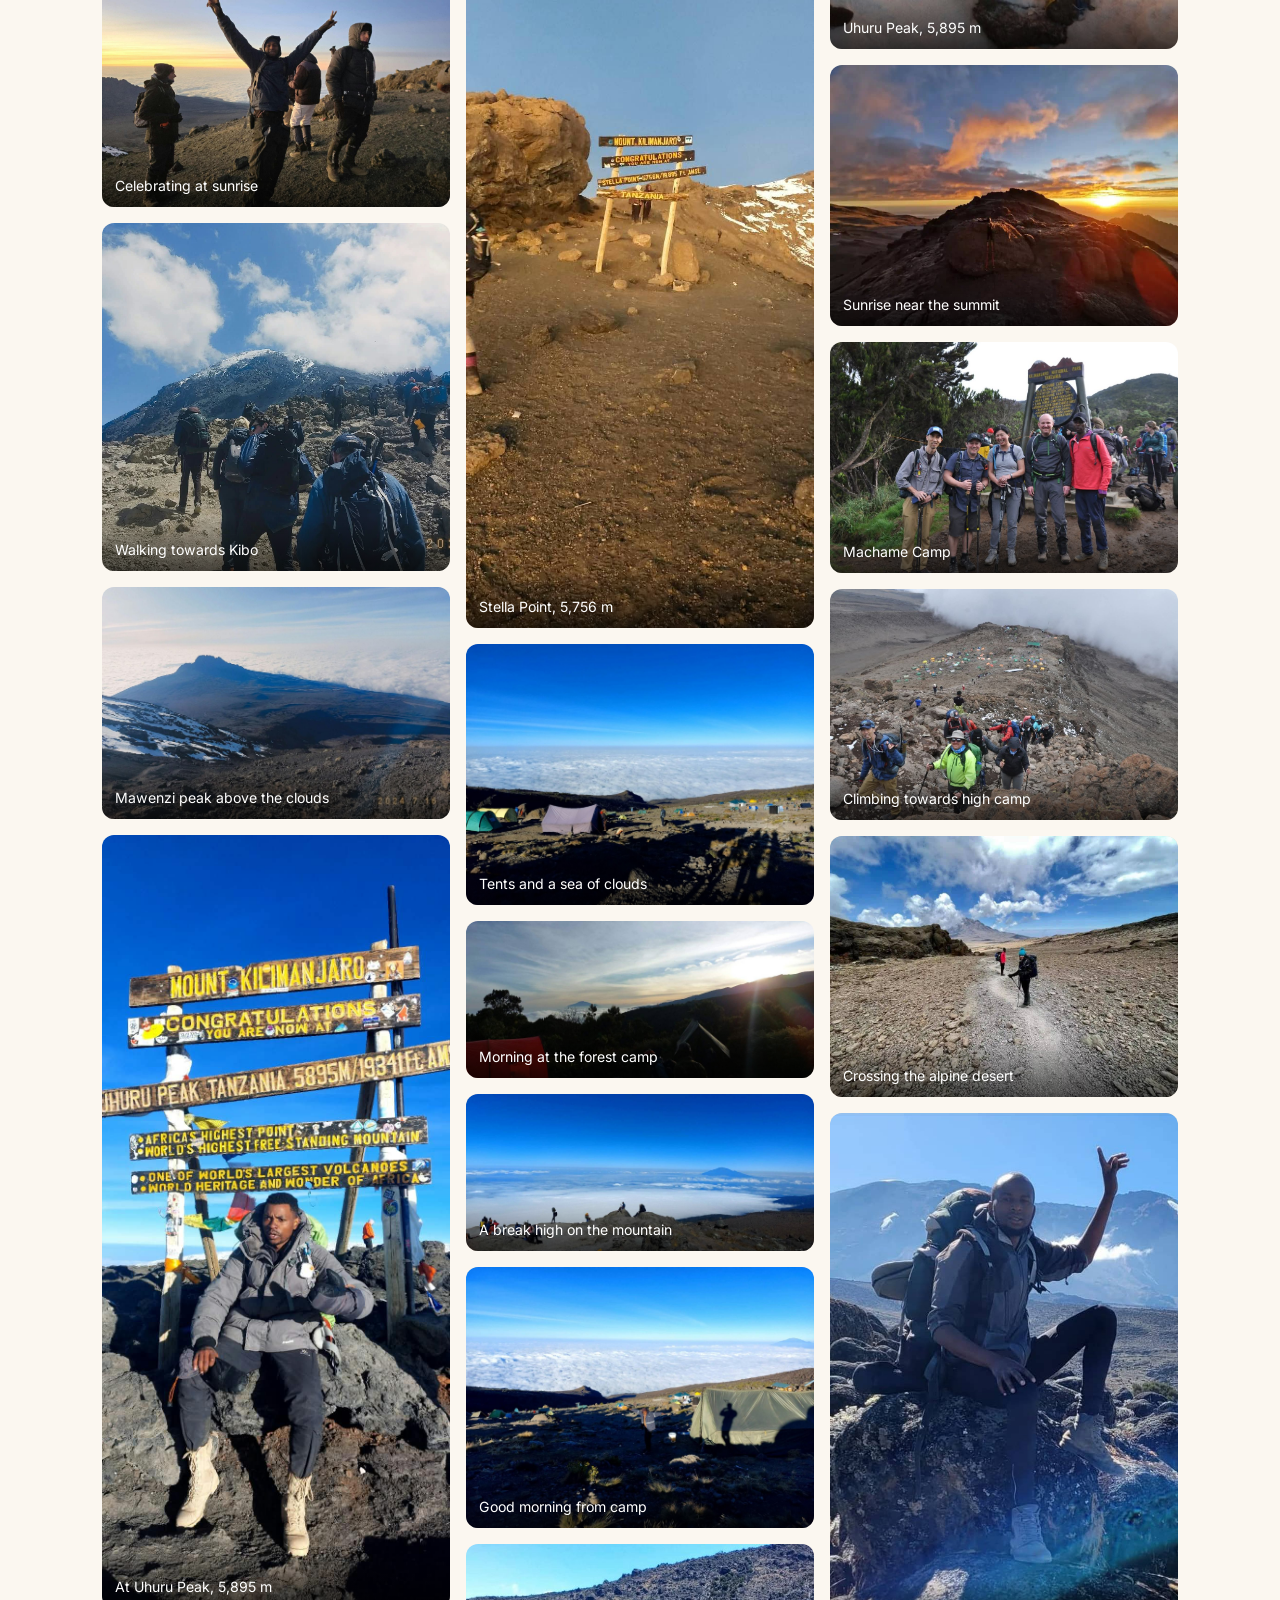
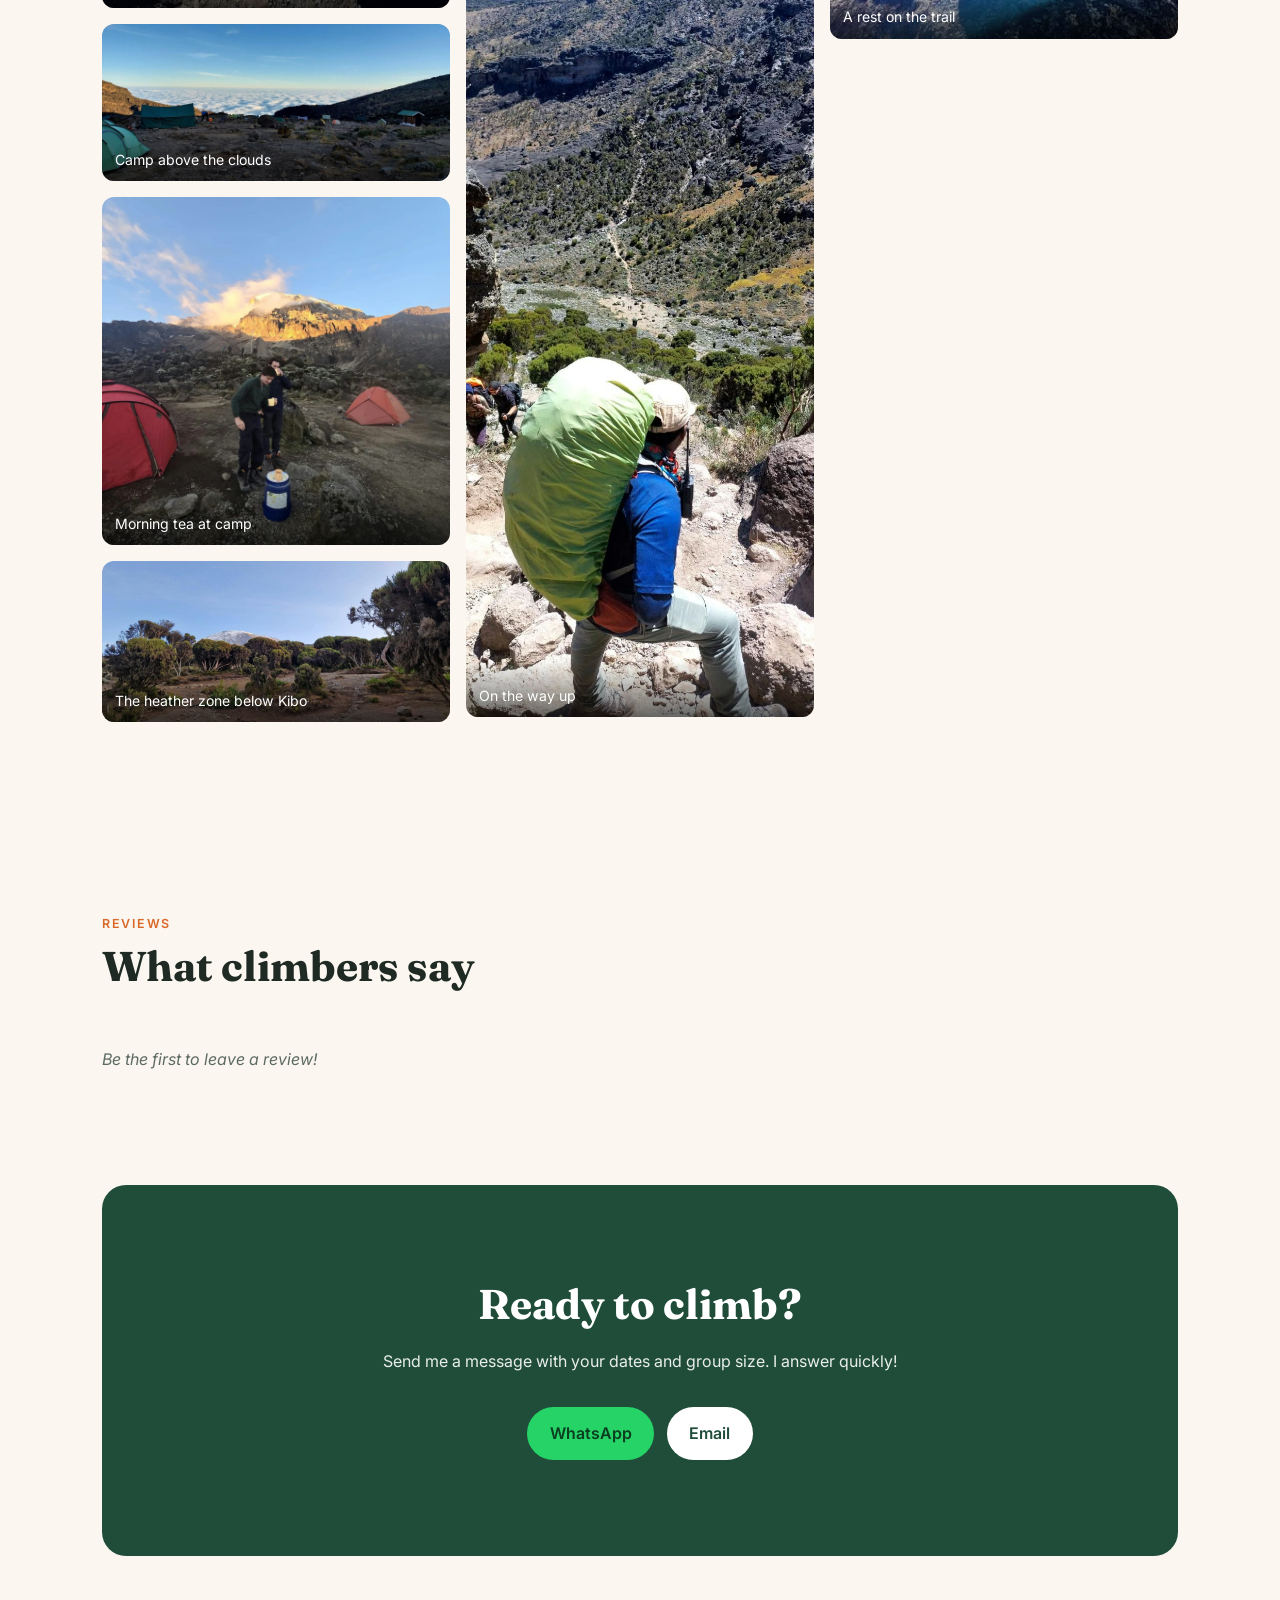
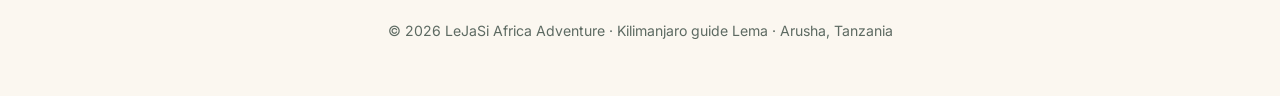
==== commit a5fb883a: "Set Umbwe to 6 days and add route advice text Lema's route durations, plus an editable line above th" ====
--- a/foto/index.html
+++ b/foto/index.html
@@ -70,6 +70,7 @@
     <section id="routes" class="section">
       <p class="eyebrow">Kilimanjaro routes</p>
       <h2>Choose your way to the top</h2>
+      <p class="section-intro" id="routes-intro"></p>
       <div class="cards" id="routes-list"></div>
     </section>
 
